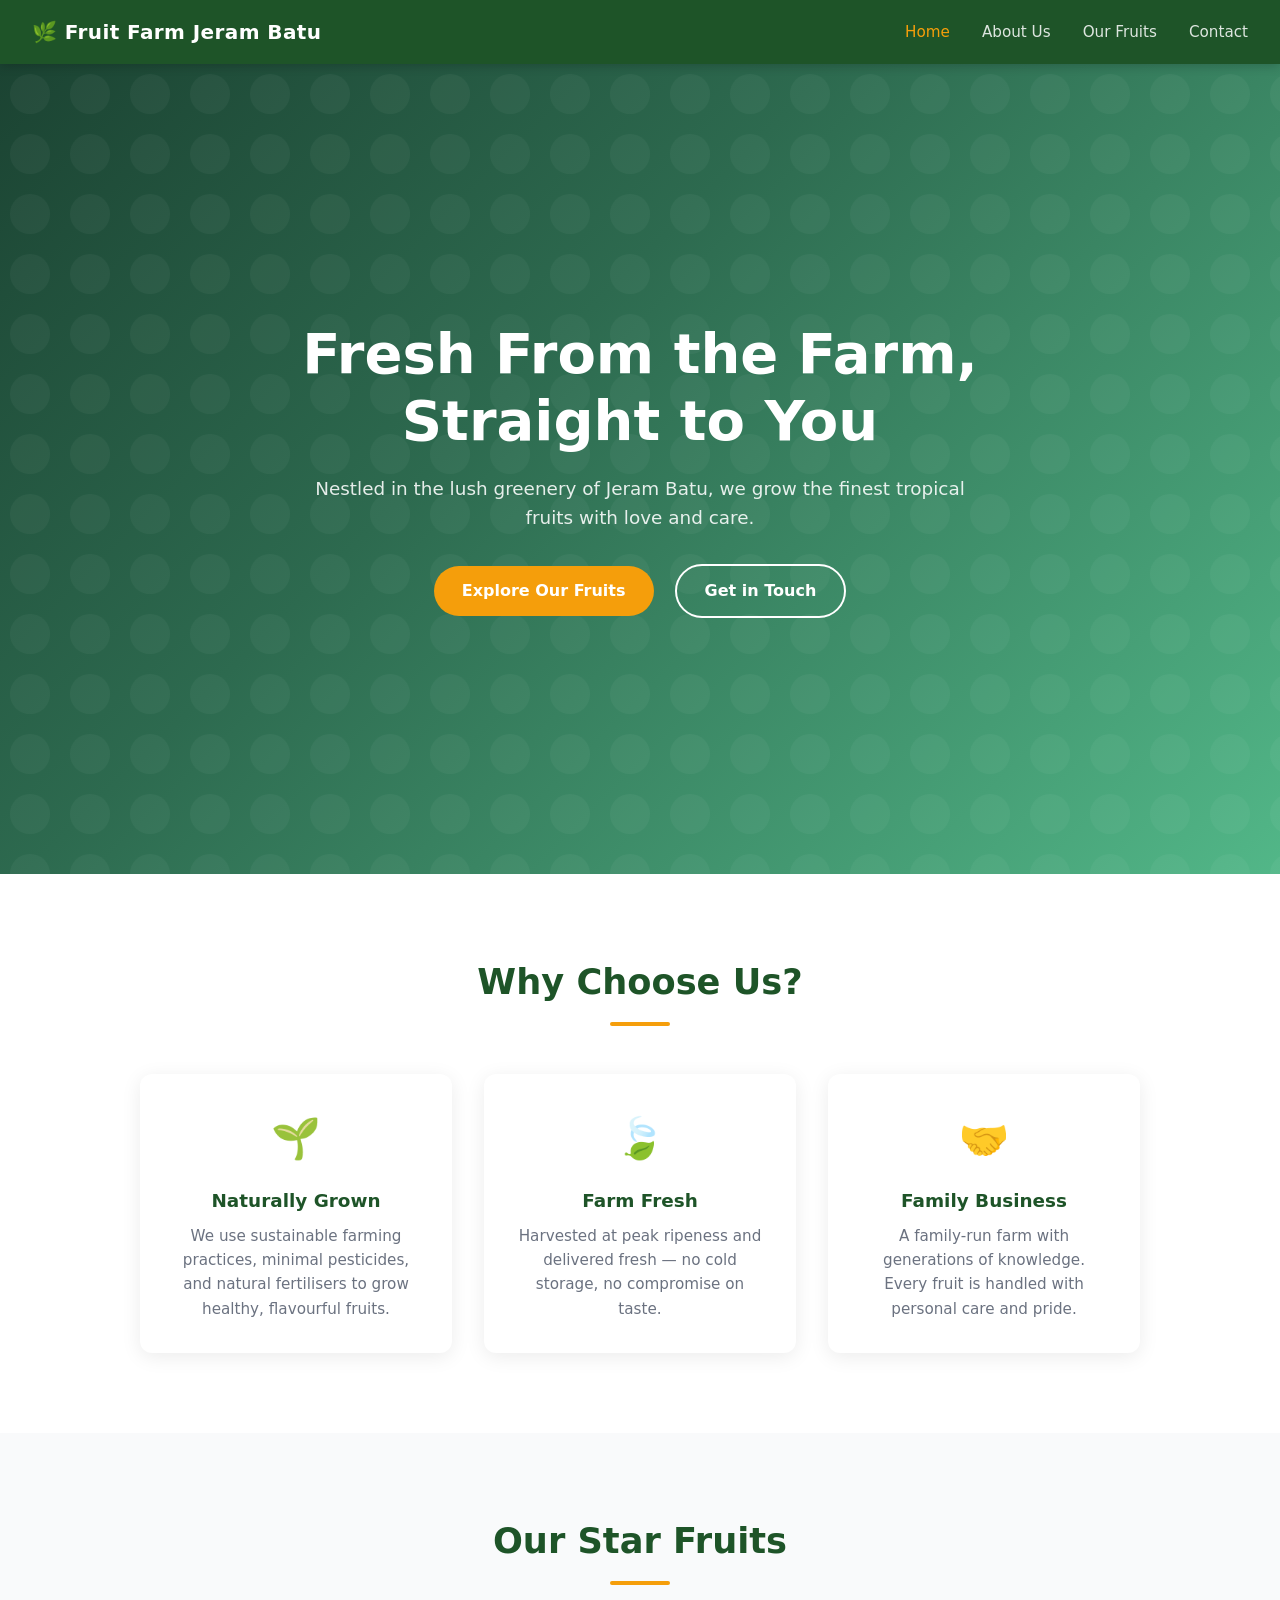
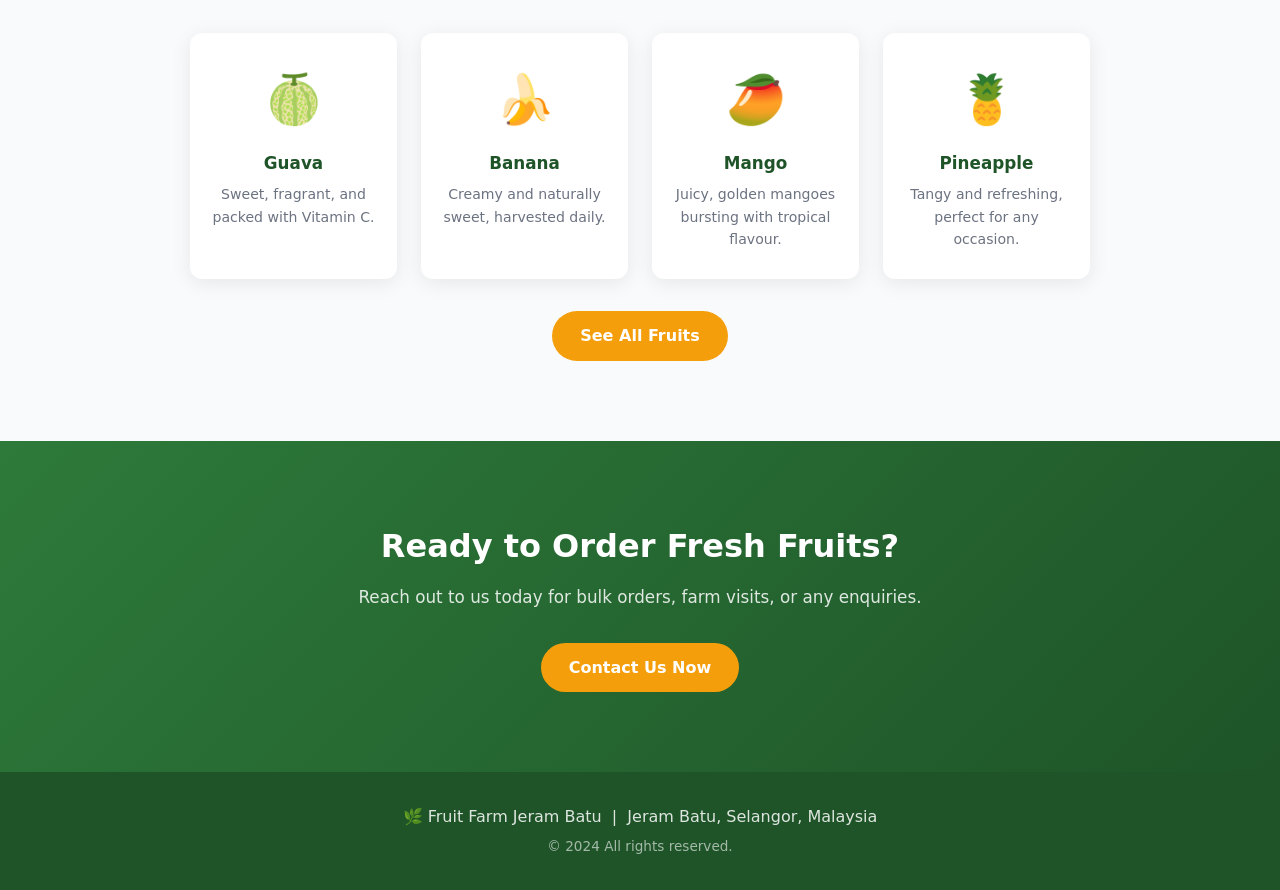
==== index.html @ 0c578419 "feat: add full promotional website for Fruit Farm Jeram Batu Includes homepage, about us, our fruits" ====
<!DOCTYPE html>
<html lang="en">
<head>
  <meta charset="UTF-8" />
  <meta name="viewport" content="width=device-width, initial-scale=1.0" />
  <title>Fruit Farm Jeram Batu</title>
  <link rel="stylesheet" href="style.css" />
</head>
<body>
  <nav class="navbar">
    <div class="nav-brand">🌿 Fruit Farm Jeram Batu</div>
    <ul class="nav-links">
      <li><a href="index.html" class="active">Home</a></li>
      <li><a href="about.html">About Us</a></li>
      <li><a href="fruits.html">Our Fruits</a></li>
      <li><a href="contact.html">Contact</a></li>
    </ul>
    <div class="hamburger" onclick="toggleMenu()">&#9776;</div>
  </nav>

  <!-- Hero -->
  <section class="hero">
    <div class="hero-overlay"></div>
    <div class="hero-content">
      <h1>Fresh From the Farm,<br>Straight to You</h1>
      <p>Nestled in the lush greenery of Jeram Batu, we grow the finest tropical fruits with love and care.</p>
      <a href="fruits.html" class="btn-primary">Explore Our Fruits</a>
      <a href="contact.html" class="btn-secondary">Get in Touch</a>
    </div>
  </section>

  <!-- Why Us -->
  <section class="section why-us">
    <h2 class="section-title">Why Choose Us?</h2>
    <div class="cards">
      <div class="card">
        <div class="card-icon">🌱</div>
        <h3>Naturally Grown</h3>
        <p>We use sustainable farming practices, minimal pesticides, and natural fertilisers to grow healthy, flavourful fruits.</p>
      </div>
      <div class="card">
        <div class="card-icon">🍃</div>
        <h3>Farm Fresh</h3>
        <p>Harvested at peak ripeness and delivered fresh — no cold storage, no compromise on taste.</p>
      </div>
      <div class="card">
        <div class="card-icon">🤝</div>
        <h3>Family Business</h3>
        <p>A family-run farm with generations of knowledge. Every fruit is handled with personal care and pride.</p>
      </div>
    </div>
  </section>

  <!-- Featured Fruits -->
  <section class="section featured bg-light">
    <h2 class="section-title">Our Star Fruits</h2>
    <div class="fruit-grid">
      <div class="fruit-card">
        <div class="fruit-emoji">🍈</div>
        <h3>Guava</h3>
        <p>Sweet, fragrant, and packed with Vitamin C.</p>
      </div>
      <div class="fruit-card">
        <div class="fruit-emoji">🍌</div>
        <h3>Banana</h3>
        <p>Creamy and naturally sweet, harvested daily.</p>
      </div>
      <div class="fruit-card">
        <div class="fruit-emoji">🥭</div>
        <h3>Mango</h3>
        <p>Juicy, golden mangoes bursting with tropical flavour.</p>
      </div>
      <div class="fruit-card">
        <div class="fruit-emoji">🍍</div>
        <h3>Pineapple</h3>
        <p>Tangy and refreshing, perfect for any occasion.</p>
      </div>
    </div>
    <div style="text-align:center;margin-top:2rem;">
      <a href="fruits.html" class="btn-primary">See All Fruits</a>
    </div>
  </section>

  <!-- CTA -->
  <section class="cta">
    <div class="cta-content">
      <h2>Ready to Order Fresh Fruits?</h2>
      <p>Reach out to us today for bulk orders, farm visits, or any enquiries.</p>
      <a href="contact.html" class="btn-primary">Contact Us Now</a>
    </div>
  </section>

  <footer class="footer">
    <p>🌿 Fruit Farm Jeram Batu &nbsp;|&nbsp; Jeram Batu, Selangor, Malaysia</p>
    <p style="margin-top:0.4rem;font-size:0.85rem;opacity:0.7;">© 2024 All rights reserved.</p>
  </footer>

  <script>
    function toggleMenu() {
      document.querySelector('.nav-links').classList.toggle('open');
    }
  </script>
</body>
</html>
---- style.css ----
/* ── Reset & Base ── */
*, *::before, *::after { box-sizing: border-box; margin: 0; padding: 0; }

:root {
  --green:      #2d7a3a;
  --green-dark: #1e5428;
  --green-light:#e8f5e9;
  --orange:     #f59e0b;
  --orange-dark:#d97706;
  --text:       #1f2937;
  --muted:      #6b7280;
  --white:      #ffffff;
  --bg-light:   #f9fafb;
  --radius:     12px;
  --shadow:     0 4px 20px rgba(0,0,0,0.08);
}

body {
  font-family: 'Segoe UI', system-ui, sans-serif;
  color: var(--text);
  line-height: 1.6;
}

a { text-decoration: none; color: inherit; }
img { max-width: 100%; display: block; }

/* ── Navbar ── */
.navbar {
  position: sticky; top: 0; z-index: 100;
  display: flex; align-items: center; justify-content: space-between;
  padding: 1rem 2rem;
  background: var(--green-dark);
  box-shadow: 0 2px 10px rgba(0,0,0,0.2);
}

.nav-brand {
  font-size: 1.25rem; font-weight: 700; color: var(--white);
  letter-spacing: 0.02em;
}

.nav-links {
  display: flex; gap: 2rem; list-style: none;
}

.nav-links a {
  color: rgba(255,255,255,0.85); font-weight: 500; font-size: 0.95rem;
  transition: color 0.2s;
}
.nav-links a:hover, .nav-links a.active { color: var(--orange); }

.hamburger { display: none; font-size: 1.5rem; color: white; cursor: pointer; }

/* ── Buttons ── */
.btn-primary {
  display: inline-block; padding: 0.75rem 1.75rem;
  background: var(--orange); color: var(--white);
  font-weight: 700; border-radius: 50px;
  transition: background 0.2s, transform 0.15s;
}
.btn-primary:hover { background: var(--orange-dark); transform: translateY(-2px); }

.btn-secondary {
  display: inline-block; padding: 0.75rem 1.75rem;
  border: 2px solid white; color: white;
  font-weight: 700; border-radius: 50px; margin-left: 1rem;
  transition: background 0.2s, transform 0.15s;
}
.btn-secondary:hover { background: rgba(255,255,255,0.15); transform: translateY(-2px); }

/* ── Hero ── */
.hero {
  position: relative; min-height: 90vh;
  display: flex; align-items: center; justify-content: center;
  background: linear-gradient(135deg, #1b4332 0%, #2d6a4f 40%, #52b788 100%);
  text-align: center; padding: 2rem;
  overflow: hidden;
}

.hero::before {
  content: '';
  position: absolute; inset: 0;
  background: url("data:image/svg+xml,%3Csvg width='60' height='60' viewBox='0 0 60 60' xmlns='http://www.w3.org/2000/svg'%3E%3Cg fill='none' fill-rule='evenodd'%3E%3Cg fill='%23ffffff' fill-opacity='0.04'%3E%3Ccircle cx='30' cy='30' r='20'/%3E%3C/g%3E%3C/g%3E%3C/svg%3E");
}

.hero-content { position: relative; max-width: 700px; }

.hero-content h1 {
  font-size: clamp(2rem, 5vw, 3.5rem);
  font-weight: 800; color: white; line-height: 1.2; margin-bottom: 1.2rem;
}

.hero-content p {
  font-size: 1.15rem; color: rgba(255,255,255,0.88); margin-bottom: 2rem;
}

/* ── Sections ── */
.section { padding: 5rem 2rem; }
.bg-light { background: var(--bg-light); }

.section-title {
  text-align: center; font-size: clamp(1.6rem, 3vw, 2.2rem);
  font-weight: 800; color: var(--green-dark); margin-bottom: 3rem;
  position: relative;
}
.section-title::after {
  content: ''; display: block; width: 60px; height: 4px;
  background: var(--orange); border-radius: 2px;
  margin: 0.75rem auto 0;
}

/* ── Why Us Cards ── */
.cards {
  display: grid; grid-template-columns: repeat(auto-fit, minmax(240px, 1fr));
  gap: 2rem; max-width: 1000px; margin: 0 auto;
}

.card {
  background: white; border-radius: var(--radius);
  padding: 2rem; text-align: center;
  box-shadow: var(--shadow); transition: transform 0.2s;
}
.card:hover { transform: translateY(-6px); }

.card-icon { font-size: 2.5rem; margin-bottom: 1rem; }
.card h3 { font-size: 1.15rem; color: var(--green-dark); margin-bottom: 0.5rem; }
.card p  { color: var(--muted); font-size: 0.95rem; }

/* ── Fruit Grid ── */
.fruit-grid {
  display: grid; grid-template-columns: repeat(auto-fit, minmax(180px, 1fr));
  gap: 1.5rem; max-width: 900px; margin: 0 auto;
}

.fruit-card {
  background: white; border-radius: var(--radius);
  padding: 1.75rem 1.25rem; text-align: center;
  box-shadow: var(--shadow); transition: transform 0.2s;
}
.fruit-card:hover { transform: translateY(-6px); }

.fruit-emoji { font-size: 3rem; margin-bottom: 0.75rem; }
.fruit-card h3 { color: var(--green-dark); margin-bottom: 0.4rem; font-size: 1.05rem; }
.fruit-card p  { color: var(--muted); font-size: 0.88rem; }

/* ── CTA Banner ── */
.cta {
  background: linear-gradient(135deg, var(--green) 0%, var(--green-dark) 100%);
  padding: 5rem 2rem; text-align: center;
}
.cta h2 { font-size: clamp(1.5rem, 3vw, 2rem); color: white; margin-bottom: 0.75rem; }
.cta p  { color: rgba(255,255,255,0.85); margin-bottom: 2rem; font-size: 1.05rem; }

/* ── About Page ── */
.page-hero {
  background: linear-gradient(135deg, #1b4332, #2d6a4f);
  padding: 5rem 2rem 4rem; text-align: center;
}
.page-hero h1 { font-size: clamp(2rem, 4vw, 3rem); color: white; font-weight: 800; }
.page-hero p  { color: rgba(255,255,255,0.85); margin-top: 0.75rem; font-size: 1.05rem; }

.about-grid {
  display: grid; grid-template-columns: 1fr 1fr;
  gap: 4rem; align-items: center;
  max-width: 1000px; margin: 0 auto;
}
.about-text h2 { font-size: 1.75rem; color: var(--green-dark); margin-bottom: 1rem; }
.about-text p  { color: var(--muted); margin-bottom: 1rem; line-height: 1.8; }

.about-visual {
  background: var(--green-light); border-radius: var(--radius);
  padding: 3rem; text-align: center; font-size: 5rem;
}

.values-grid {
  display: grid; grid-template-columns: repeat(auto-fit, minmax(200px, 1fr));
  gap: 1.5rem; max-width: 1000px; margin: 0 auto;
}
.value-item {
  background: white; border-radius: var(--radius);
  padding: 1.75rem; box-shadow: var(--shadow); text-align: center;
}
.value-item .icon { font-size: 2rem; margin-bottom: 0.75rem; }
.value-item h3 { color: var(--green-dark); margin-bottom: 0.4rem; }
.value-item p  { color: var(--muted); font-size: 0.9rem; }

/* ── Fruits Page ── */
.fruits-section { padding: 5rem 2rem; max-width: 1100px; margin: 0 auto; }

.fruits-full-grid {
  display: grid; grid-template-columns: repeat(auto-fit, minmax(260px, 1fr));
  gap: 2rem;
}

.fruit-full-card {
  background: white; border-radius: var(--radius);
  box-shadow: var(--shadow); overflow: hidden;
  transition: transform 0.2s;
}
.fruit-full-card:hover { transform: translateY(-6px); }

.fruit-full-card .fruit-banner {
  background: var(--green-light);
  padding: 2rem; text-align: center; font-size: 4rem;
}
.fruit-full-card .fruit-info { padding: 1.5rem; }
.fruit-full-card h3 { color: var(--green-dark); font-size: 1.2rem; margin-bottom: 0.4rem; }
.fruit-full-card .season {
  display: inline-block; background: var(--orange);
  color: white; font-size: 0.75rem; font-weight: 700;
  padding: 0.2rem 0.7rem; border-radius: 50px; margin-bottom: 0.75rem;
}
.fruit-full-card p { color: var(--muted); font-size: 0.9rem; line-height: 1.7; }

/* ── Contact Page ── */
.contact-grid {
  display: grid; grid-template-columns: 1fr 1fr;
  gap: 3rem; max-width: 1000px; margin: 0 auto;
}

.contact-info h2 { color: var(--green-dark); font-size: 1.5rem; margin-bottom: 1.5rem; }

.contact-item {
  display: flex; align-items: flex-start; gap: 1rem;
  margin-bottom: 1.5rem;
}
.contact-item .ci-icon {
  font-size: 1.5rem; background: var(--green-light);
  border-radius: 8px; padding: 0.5rem; flex-shrink: 0;
}
.contact-item h4 { color: var(--green-dark); margin-bottom: 0.2rem; }
.contact-item p  { color: var(--muted); font-size: 0.9rem; }

.contact-form {
  background: white; border-radius: var(--radius);
  padding: 2.5rem; box-shadow: var(--shadow);
}
.contact-form h2 { color: var(--green-dark); margin-bottom: 1.5rem; font-size: 1.4rem; }

.form-group { margin-bottom: 1.25rem; }
.form-group label { display: block; font-weight: 600; margin-bottom: 0.4rem; font-size: 0.9rem; color: var(--text); }
.form-group input,
.form-group textarea,
.form-group select {
  width: 100%; padding: 0.75rem 1rem;
  border: 1.5px solid #e5e7eb; border-radius: 8px;
  font-size: 0.95rem; font-family: inherit; color: var(--text);
  transition: border-color 0.2s;
  outline: none;
}
.form-group input:focus,
.form-group textarea:focus,
.form-group select:focus { border-color: var(--green); }
.form-group textarea { resize: vertical; min-height: 120px; }

.form-submit { width: 100%; padding: 0.9rem; font-size: 1rem; cursor: pointer; border: none; }

.success-msg {
  display: none; background: var(--green-light); color: var(--green-dark);
  border: 1.5px solid var(--green); border-radius: 8px;
  padding: 1rem; margin-top: 1rem; text-align: center; font-weight: 600;
}

/* ── Footer ── */
.footer {
  background: var(--green-dark); color: rgba(255,255,255,0.85);
  text-align: center; padding: 2rem;
}

/* ── Responsive ── */
@media (max-width: 768px) {
  .nav-links { display: none; flex-direction: column; gap: 1rem; position: absolute; top: 64px; left: 0; right: 0; background: var(--green-dark); padding: 1.5rem 2rem; }
  .nav-links.open { display: flex; }
  .hamburger { display: block; }
  .btn-secondary { margin-left: 0; margin-top: 0.75rem; }
  .about-grid, .contact-grid { grid-template-columns: 1fr; }
  .about-visual { display: none; }
}
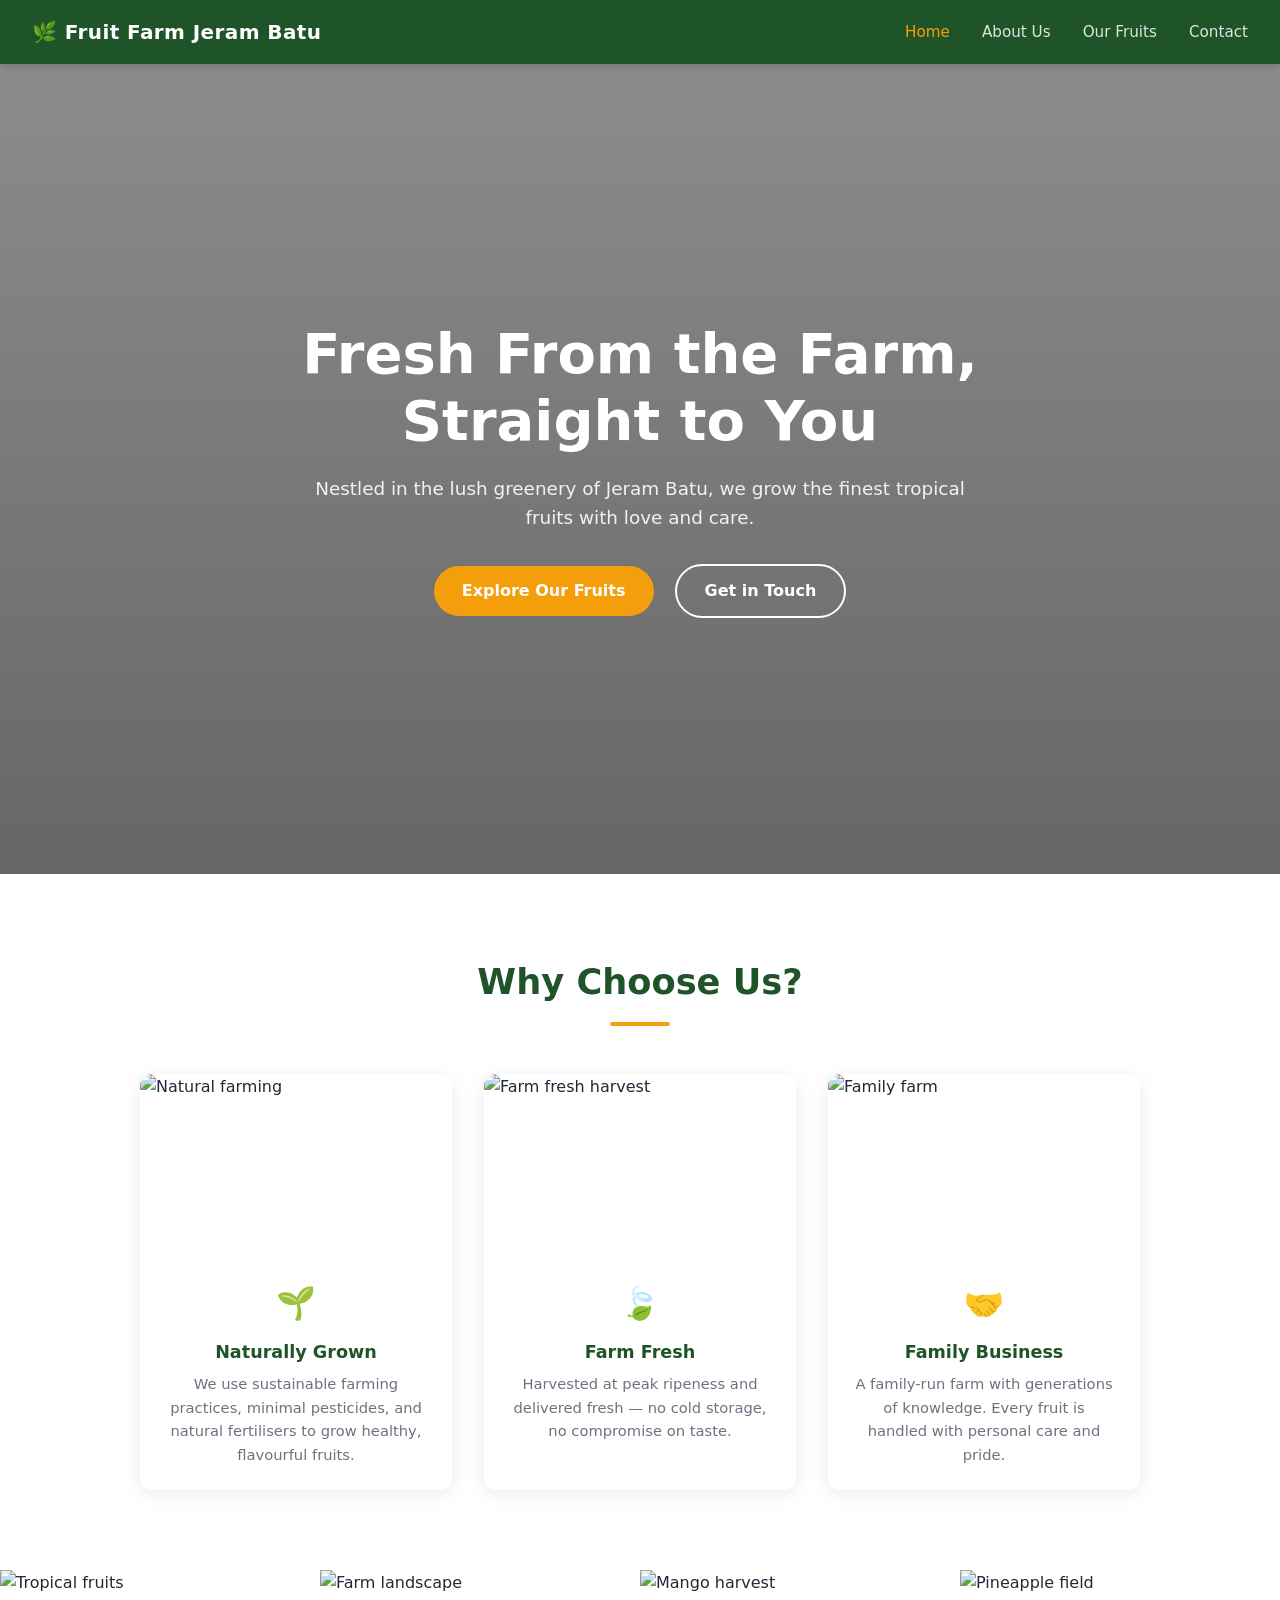
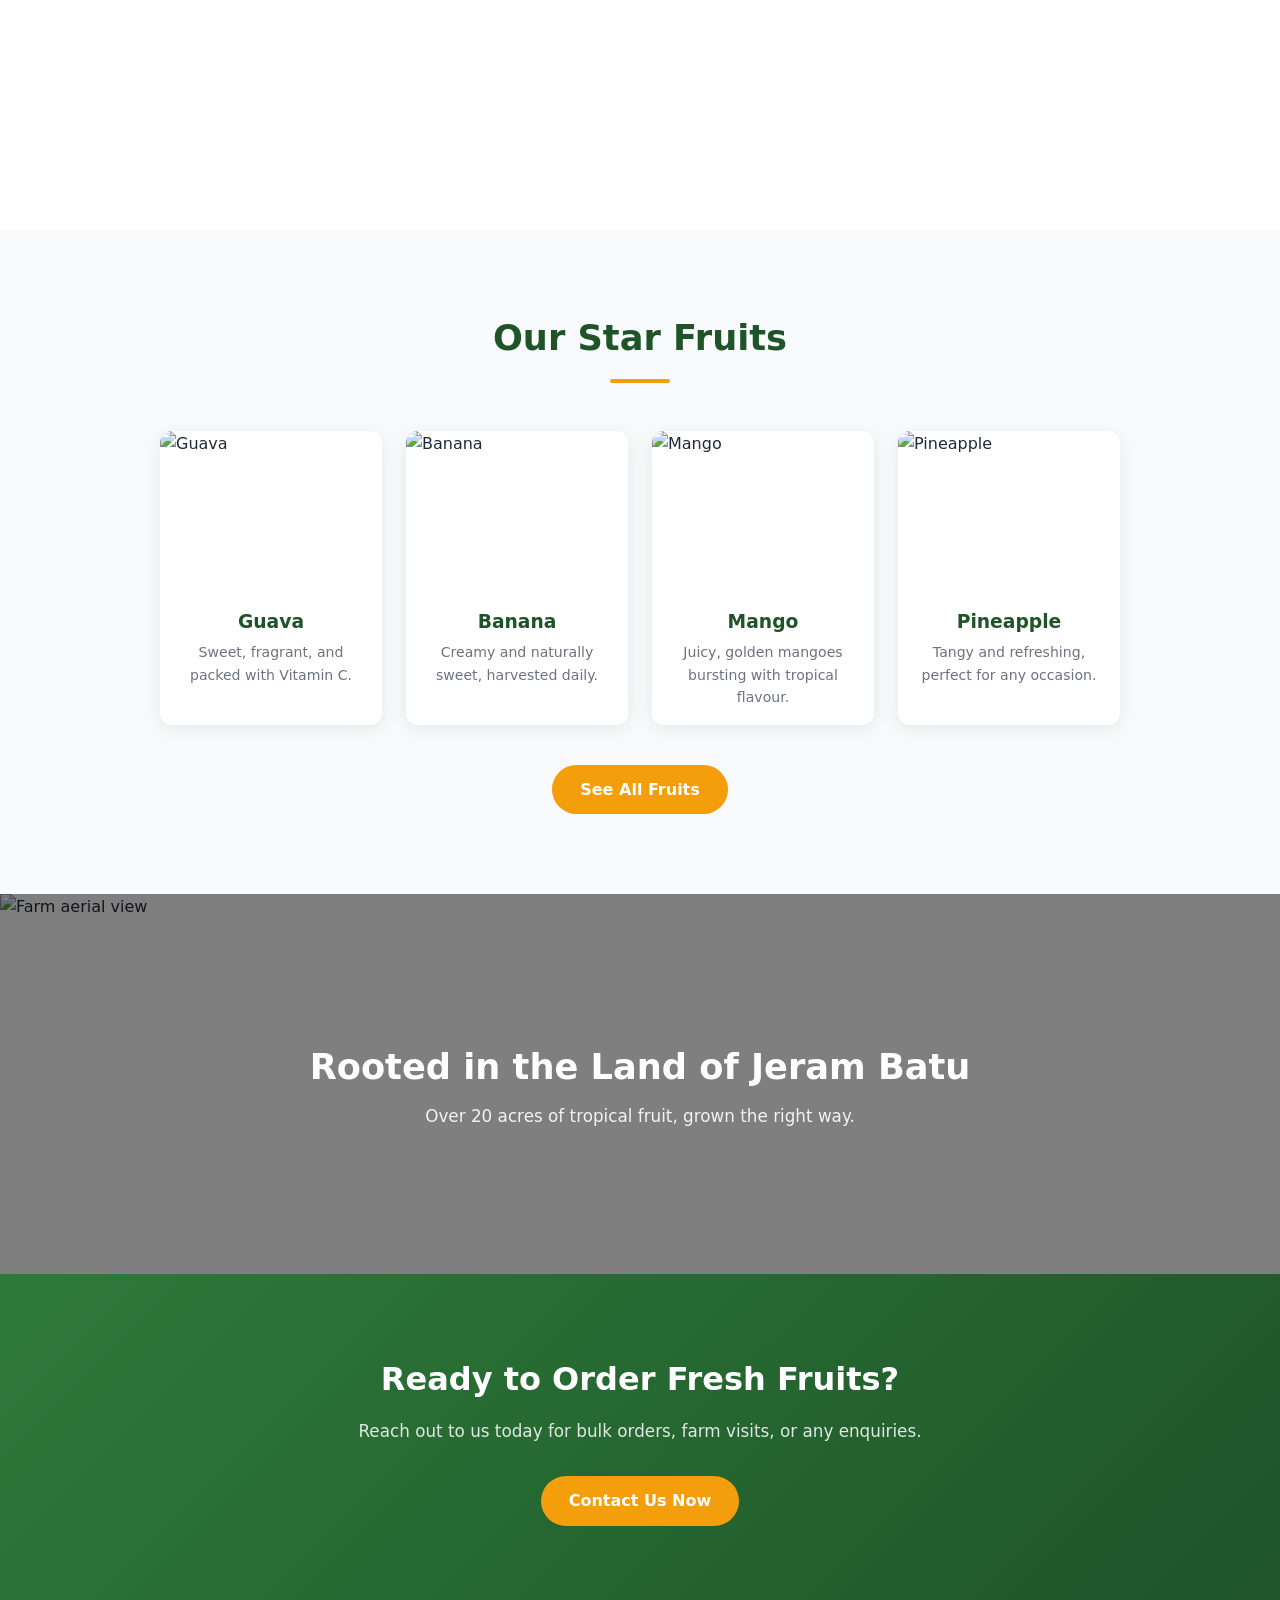
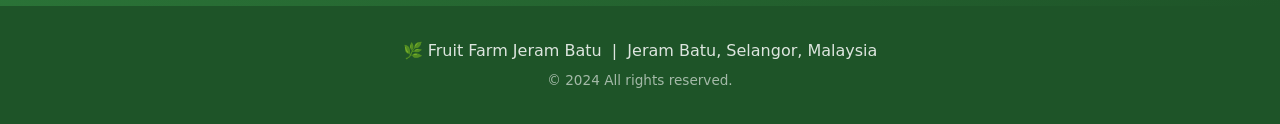
==== commit 4e3c83ca: "feat: add real photos throughout all website pages Adds Unsplash images to hero sections, fruit card" ====
--- a/index.html
+++ b/index.html
@@ -18,8 +18,8 @@
     <div class="hamburger" onclick="toggleMenu()">&#9776;</div>
   </nav>
 
-  <!-- Hero -->
-  <section class="hero">
+  <!-- Hero with real photo background -->
+  <section class="hero" style="background-image:url('https://images.unsplash.com/photo-1542838132-92c53300491e?w=1600&auto=format&fit=crop');">
     <div class="hero-overlay"></div>
     <div class="hero-content">
       <h1>Fresh From the Farm,<br>Straight to You</h1>
@@ -34,21 +34,39 @@
     <h2 class="section-title">Why Choose Us?</h2>
     <div class="cards">
       <div class="card">
-        <div class="card-icon">🌱</div>
-        <h3>Naturally Grown</h3>
-        <p>We use sustainable farming practices, minimal pesticides, and natural fertilisers to grow healthy, flavourful fruits.</p>
+        <img src="https://images.unsplash.com/photo-1500651230702-0e2d8a49d4ad?w=600&auto=format&fit=crop" alt="Natural farming" class="card-img" />
+        <div class="card-body">
+          <div class="card-icon">🌱</div>
+          <h3>Naturally Grown</h3>
+          <p>We use sustainable farming practices, minimal pesticides, and natural fertilisers to grow healthy, flavourful fruits.</p>
+        </div>
       </div>
       <div class="card">
-        <div class="card-icon">🍃</div>
-        <h3>Farm Fresh</h3>
-        <p>Harvested at peak ripeness and delivered fresh — no cold storage, no compromise on taste.</p>
+        <img src="https://images.unsplash.com/photo-1464226184884-fa280b87c399?w=600&auto=format&fit=crop" alt="Farm fresh harvest" class="card-img" />
+        <div class="card-body">
+          <div class="card-icon">🍃</div>
+          <h3>Farm Fresh</h3>
+          <p>Harvested at peak ripeness and delivered fresh — no cold storage, no compromise on taste.</p>
+        </div>
       </div>
       <div class="card">
-        <div class="card-icon">🤝</div>
-        <h3>Family Business</h3>
-        <p>A family-run farm with generations of knowledge. Every fruit is handled with personal care and pride.</p>
+        <img src="https://images.unsplash.com/photo-1586771107445-d3ca888129ff?w=600&auto=format&fit=crop" alt="Family farm" class="card-img" />
+        <div class="card-body">
+          <div class="card-icon">🤝</div>
+          <h3>Family Business</h3>
+          <p>A family-run farm with generations of knowledge. Every fruit is handled with personal care and pride.</p>
+        </div>
       </div>
     </div>
+  </section>
+
+  <!-- Photo Gallery Strip -->
+  <section class="gallery-strip">
+    <img src="https://images.unsplash.com/photo-1550258987-190a2d41a8ba?w=600&auto=format&fit=crop" alt="Tropical fruits" />
+    <img src="https://images.unsplash.com/photo-1506905925346-21bda4d32df4?w=600&auto=format&fit=crop" alt="Farm landscape" />
+    <img src="https://images.unsplash.com/photo-1571771894821-ce9b6c11b08e?w=600&auto=format&fit=crop" alt="Mango harvest" />
+    <img src="https://images.unsplash.com/photo-1587132137056-bfbf0166836e?w=600&auto=format&fit=crop" alt="Pineapple field" />
+    <img src="https://images.unsplash.com/photo-1528825871115-3581a5387919?w=600&auto=format&fit=crop" alt="Bananas" />
   </section>
 
   <!-- Featured Fruits -->
@@ -56,28 +74,45 @@
     <h2 class="section-title">Our Star Fruits</h2>
     <div class="fruit-grid">
       <div class="fruit-card">
-        <div class="fruit-emoji">🍈</div>
-        <h3>Guava</h3>
-        <p>Sweet, fragrant, and packed with Vitamin C.</p>
+        <img src="https://images.unsplash.com/photo-1536511132770-e5058c7e8c46?w=400&auto=format&fit=crop" alt="Guava" class="fruit-card-img" />
+        <div class="fruit-card-body">
+          <h3>Guava</h3>
+          <p>Sweet, fragrant, and packed with Vitamin C.</p>
+        </div>
       </div>
       <div class="fruit-card">
-        <div class="fruit-emoji">🍌</div>
-        <h3>Banana</h3>
-        <p>Creamy and naturally sweet, harvested daily.</p>
+        <img src="https://images.unsplash.com/photo-1528825871115-3581a5387919?w=400&auto=format&fit=crop" alt="Banana" class="fruit-card-img" />
+        <div class="fruit-card-body">
+          <h3>Banana</h3>
+          <p>Creamy and naturally sweet, harvested daily.</p>
+        </div>
       </div>
       <div class="fruit-card">
-        <div class="fruit-emoji">🥭</div>
-        <h3>Mango</h3>
-        <p>Juicy, golden mangoes bursting with tropical flavour.</p>
+        <img src="https://images.unsplash.com/photo-1553279768-865429fa0078?w=400&auto=format&fit=crop" alt="Mango" class="fruit-card-img" />
+        <div class="fruit-card-body">
+          <h3>Mango</h3>
+          <p>Juicy, golden mangoes bursting with tropical flavour.</p>
+        </div>
       </div>
       <div class="fruit-card">
-        <div class="fruit-emoji">🍍</div>
-        <h3>Pineapple</h3>
-        <p>Tangy and refreshing, perfect for any occasion.</p>
+        <img src="https://images.unsplash.com/photo-1587132137056-bfbf0166836e?w=400&auto=format&fit=crop" alt="Pineapple" class="fruit-card-img" />
+        <div class="fruit-card-body">
+          <h3>Pineapple</h3>
+          <p>Tangy and refreshing, perfect for any occasion.</p>
+        </div>
       </div>
     </div>
-    <div style="text-align:center;margin-top:2rem;">
+    <div style="text-align:center;margin-top:2.5rem;">
       <a href="fruits.html" class="btn-primary">See All Fruits</a>
+    </div>
+  </section>
+
+  <!-- Farm photo banner -->
+  <section class="photo-banner">
+    <img src="https://images.unsplash.com/photo-1416879595882-3373a0480b5b?w=1600&auto=format&fit=crop" alt="Farm aerial view" />
+    <div class="photo-banner-text">
+      <h2>Rooted in the Land of Jeram Batu</h2>
+      <p>Over 20 acres of tropical fruit, grown the right way.</p>
     </div>
   </section>
 
--- a/style.css
+++ b/style.css
@@ -15,12 +15,7 @@
   --shadow:     0 4px 20px rgba(0,0,0,0.08);
 }
 
-body {
-  font-family: 'Segoe UI', system-ui, sans-serif;
-  color: var(--text);
-  line-height: 1.6;
-}
-
+body { font-family: 'Segoe UI', system-ui, sans-serif; color: var(--text); line-height: 1.6; }
 a { text-decoration: none; color: inherit; }
 img { max-width: 100%; display: block; }
 
@@ -32,22 +27,10 @@
   background: var(--green-dark);
   box-shadow: 0 2px 10px rgba(0,0,0,0.2);
 }
-
-.nav-brand {
-  font-size: 1.25rem; font-weight: 700; color: var(--white);
-  letter-spacing: 0.02em;
-}
-
-.nav-links {
-  display: flex; gap: 2rem; list-style: none;
-}
-
-.nav-links a {
-  color: rgba(255,255,255,0.85); font-weight: 500; font-size: 0.95rem;
-  transition: color 0.2s;
-}
+.nav-brand { font-size: 1.25rem; font-weight: 700; color: var(--white); letter-spacing: 0.02em; }
+.nav-links { display: flex; gap: 2rem; list-style: none; }
+.nav-links a { color: rgba(255,255,255,0.85); font-weight: 500; font-size: 0.95rem; transition: color 0.2s; }
 .nav-links a:hover, .nav-links a.active { color: var(--orange); }
-
 .hamburger { display: none; font-size: 1.5rem; color: white; cursor: pointer; }
 
 /* ── Buttons ── */
@@ -71,27 +54,28 @@
 .hero {
   position: relative; min-height: 90vh;
   display: flex; align-items: center; justify-content: center;
-  background: linear-gradient(135deg, #1b4332 0%, #2d6a4f 40%, #52b788 100%);
+  background-size: cover; background-position: center;
   text-align: center; padding: 2rem;
-  overflow: hidden;
-}
-
-.hero::before {
-  content: '';
+}
+.hero-overlay {
   position: absolute; inset: 0;
-  background: url("data:image/svg+xml,%3Csvg width='60' height='60' viewBox='0 0 60 60' xmlns='http://www.w3.org/2000/svg'%3E%3Cg fill='none' fill-rule='evenodd'%3E%3Cg fill='%23ffffff' fill-opacity='0.04'%3E%3Ccircle cx='30' cy='30' r='20'/%3E%3C/g%3E%3C/g%3E%3C/svg%3E");
-}
-
+  background: linear-gradient(to bottom, rgba(0,0,0,0.45), rgba(0,0,0,0.6));
+}
 .hero-content { position: relative; max-width: 700px; }
-
 .hero-content h1 {
   font-size: clamp(2rem, 5vw, 3.5rem);
   font-weight: 800; color: white; line-height: 1.2; margin-bottom: 1.2rem;
 }
-
-.hero-content p {
-  font-size: 1.15rem; color: rgba(255,255,255,0.88); margin-bottom: 2rem;
-}
+.hero-content p { font-size: 1.15rem; color: rgba(255,255,255,0.9); margin-bottom: 2rem; }
+
+/* ── Page Hero ── */
+.page-hero {
+  position: relative; padding: 6rem 2rem 5rem;
+  background-size: cover; background-position: center;
+  text-align: center;
+}
+.page-hero h1 { font-size: clamp(2rem, 4vw, 3rem); color: white; font-weight: 800; }
+.page-hero p  { color: rgba(255,255,255,0.88); margin-top: 0.75rem; font-size: 1.05rem; }
 
 /* ── Sections ── */
 .section { padding: 5rem 2rem; }
@@ -100,47 +84,74 @@
 .section-title {
   text-align: center; font-size: clamp(1.6rem, 3vw, 2.2rem);
   font-weight: 800; color: var(--green-dark); margin-bottom: 3rem;
-  position: relative;
 }
 .section-title::after {
   content: ''; display: block; width: 60px; height: 4px;
-  background: var(--orange); border-radius: 2px;
-  margin: 0.75rem auto 0;
+  background: var(--orange); border-radius: 2px; margin: 0.75rem auto 0;
 }
 
 /* ── Why Us Cards ── */
 .cards {
-  display: grid; grid-template-columns: repeat(auto-fit, minmax(240px, 1fr));
+  display: grid; grid-template-columns: repeat(auto-fit, minmax(260px, 1fr));
   gap: 2rem; max-width: 1000px; margin: 0 auto;
 }
-
 .card {
   background: white; border-radius: var(--radius);
-  padding: 2rem; text-align: center;
-  box-shadow: var(--shadow); transition: transform 0.2s;
+  box-shadow: var(--shadow); overflow: hidden;
+  transition: transform 0.2s;
 }
 .card:hover { transform: translateY(-6px); }
-
-.card-icon { font-size: 2.5rem; margin-bottom: 1rem; }
-.card h3 { font-size: 1.15rem; color: var(--green-dark); margin-bottom: 0.5rem; }
-.card p  { color: var(--muted); font-size: 0.95rem; }
-
-/* ── Fruit Grid ── */
+.card-img { width: 100%; height: 180px; object-fit: cover; }
+.card-body { padding: 1.5rem; text-align: center; }
+.card-icon { font-size: 2rem; margin-bottom: 0.5rem; }
+.card h3 { font-size: 1.1rem; color: var(--green-dark); margin-bottom: 0.4rem; }
+.card p  { color: var(--muted); font-size: 0.92rem; }
+
+/* ── Gallery Strip ── */
+.gallery-strip {
+  display: flex; overflow-x: auto; gap: 0;
+  height: 260px; scroll-snap-type: x mandatory;
+}
+.gallery-strip img {
+  flex: 0 0 auto; width: 25%; min-width: 280px;
+  height: 260px; object-fit: cover;
+  scroll-snap-align: start;
+  transition: opacity 0.2s;
+}
+.gallery-strip img:hover { opacity: 0.85; }
+
+/* ── Featured Fruit Grid (homepage) ── */
 .fruit-grid {
-  display: grid; grid-template-columns: repeat(auto-fit, minmax(180px, 1fr));
-  gap: 1.5rem; max-width: 900px; margin: 0 auto;
-}
-
+  display: grid; grid-template-columns: repeat(auto-fit, minmax(200px, 1fr));
+  gap: 1.5rem; max-width: 960px; margin: 0 auto;
+}
 .fruit-card {
   background: white; border-radius: var(--radius);
-  padding: 1.75rem 1.25rem; text-align: center;
-  box-shadow: var(--shadow); transition: transform 0.2s;
+  box-shadow: var(--shadow); overflow: hidden;
+  transition: transform 0.2s;
 }
 .fruit-card:hover { transform: translateY(-6px); }
-
-.fruit-emoji { font-size: 3rem; margin-bottom: 0.75rem; }
-.fruit-card h3 { color: var(--green-dark); margin-bottom: 0.4rem; font-size: 1.05rem; }
-.fruit-card p  { color: var(--muted); font-size: 0.88rem; }
+.fruit-card-img { width: 100%; height: 160px; object-fit: cover; }
+.fruit-card-body { padding: 1rem; text-align: center; }
+.fruit-card-body h3 { color: var(--green-dark); margin-bottom: 0.3rem; }
+.fruit-card-body p  { color: var(--muted); font-size: 0.88rem; }
+
+/* ── Photo Banner ── */
+.photo-banner {
+  position: relative; height: 380px; overflow: hidden;
+}
+.photo-banner img {
+  width: 100%; height: 100%; object-fit: cover;
+}
+.photo-banner-text {
+  position: absolute; inset: 0;
+  background: rgba(0,0,0,0.5);
+  display: flex; flex-direction: column;
+  align-items: center; justify-content: center;
+  text-align: center; padding: 2rem; color: white;
+}
+.photo-banner-text h2 { font-size: clamp(1.5rem, 3vw, 2.2rem); font-weight: 800; margin-bottom: 0.5rem; }
+.photo-banner-text p  { font-size: 1.05rem; opacity: 0.9; }
 
 /* ── CTA Banner ── */
 .cta {
@@ -151,83 +162,92 @@
 .cta p  { color: rgba(255,255,255,0.85); margin-bottom: 2rem; font-size: 1.05rem; }
 
 /* ── About Page ── */
-.page-hero {
-  background: linear-gradient(135deg, #1b4332, #2d6a4f);
-  padding: 5rem 2rem 4rem; text-align: center;
-}
-.page-hero h1 { font-size: clamp(2rem, 4vw, 3rem); color: white; font-weight: 800; }
-.page-hero p  { color: rgba(255,255,255,0.85); margin-top: 0.75rem; font-size: 1.05rem; }
-
 .about-grid {
   display: grid; grid-template-columns: 1fr 1fr;
-  gap: 4rem; align-items: center;
-  max-width: 1000px; margin: 0 auto;
+  gap: 4rem; align-items: center; max-width: 1000px; margin: 0 auto;
 }
 .about-text h2 { font-size: 1.75rem; color: var(--green-dark); margin-bottom: 1rem; }
 .about-text p  { color: var(--muted); margin-bottom: 1rem; line-height: 1.8; }
 
-.about-visual {
-  background: var(--green-light); border-radius: var(--radius);
-  padding: 3rem; text-align: center; font-size: 5rem;
-}
+.farm-photo-grid {
+  display: grid; grid-template-columns: repeat(2, 1fr);
+  gap: 1rem; max-width: 900px; margin: 0 auto; padding: 0 2rem 3rem;
+}
+.farm-photo-grid img { width: 100%; height: 220px; object-fit: cover; border-radius: var(--radius); }
 
 .values-grid {
-  display: grid; grid-template-columns: repeat(auto-fit, minmax(200px, 1fr));
+  display: grid; grid-template-columns: repeat(auto-fit, minmax(210px, 1fr));
   gap: 1.5rem; max-width: 1000px; margin: 0 auto;
 }
 .value-item {
   background: white; border-radius: var(--radius);
-  padding: 1.75rem; box-shadow: var(--shadow); text-align: center;
-}
-.value-item .icon { font-size: 2rem; margin-bottom: 0.75rem; }
+  box-shadow: var(--shadow); overflow: hidden; text-align: center;
+}
+.value-img { width: 100%; height: 140px; object-fit: cover; }
+.value-item .icon { font-size: 1.8rem; margin: 1rem 0 0.5rem; }
 .value-item h3 { color: var(--green-dark); margin-bottom: 0.4rem; }
-.value-item p  { color: var(--muted); font-size: 0.9rem; }
+.value-item p  { color: var(--muted); font-size: 0.88rem; padding: 0 1rem 1.25rem; }
+
+.team-grid {
+  display: grid; grid-template-columns: repeat(auto-fit, minmax(280px, 1fr));
+  gap: 2rem; max-width: 800px; margin: 0 auto;
+}
+.team-card {
+  background: white; border-radius: var(--radius);
+  box-shadow: var(--shadow); overflow: hidden; text-align: center;
+  transition: transform 0.2s;
+}
+.team-card:hover { transform: translateY(-6px); }
+.team-photo { width: 100%; height: 260px; object-fit: cover; object-position: top; }
+.team-info { padding: 1.5rem; }
+.team-info h3 { color: var(--green-dark); font-size: 1.15rem; margin-bottom: 0.3rem; }
+.team-role { display: inline-block; color: var(--orange); font-weight: 600; font-size: 0.9rem; margin-bottom: 0.75rem; }
+.team-info p { color: var(--muted); font-size: 0.9rem; }
 
 /* ── Fruits Page ── */
 .fruits-section { padding: 5rem 2rem; max-width: 1100px; margin: 0 auto; }
-
 .fruits-full-grid {
   display: grid; grid-template-columns: repeat(auto-fit, minmax(260px, 1fr));
   gap: 2rem;
 }
-
 .fruit-full-card {
   background: white; border-radius: var(--radius);
-  box-shadow: var(--shadow); overflow: hidden;
-  transition: transform 0.2s;
+  box-shadow: var(--shadow); overflow: hidden; transition: transform 0.2s;
 }
 .fruit-full-card:hover { transform: translateY(-6px); }
-
-.fruit-full-card .fruit-banner {
-  background: var(--green-light);
-  padding: 2rem; text-align: center; font-size: 4rem;
-}
-.fruit-full-card .fruit-info { padding: 1.5rem; }
-.fruit-full-card h3 { color: var(--green-dark); font-size: 1.2rem; margin-bottom: 0.4rem; }
-.fruit-full-card .season {
+.fruit-photo { width: 100%; height: 200px; object-fit: cover; }
+.fruit-info { padding: 1.25rem 1.5rem 1.5rem; }
+.fruit-info h3 { color: var(--green-dark); font-size: 1.1rem; margin-bottom: 0.4rem; }
+.season {
   display: inline-block; background: var(--orange);
   color: white; font-size: 0.75rem; font-weight: 700;
   padding: 0.2rem 0.7rem; border-radius: 50px; margin-bottom: 0.75rem;
 }
-.fruit-full-card p { color: var(--muted); font-size: 0.9rem; line-height: 1.7; }
+.fruit-info p { color: var(--muted); font-size: 0.9rem; line-height: 1.7; }
 
 /* ── Contact Page ── */
 .contact-grid {
   display: grid; grid-template-columns: 1fr 1fr;
   gap: 3rem; max-width: 1000px; margin: 0 auto;
 }
-
 .contact-info h2 { color: var(--green-dark); font-size: 1.5rem; margin-bottom: 1.5rem; }
 
+.contact-person-card {
+  display: flex; align-items: center; gap: 1rem;
+  background: var(--green-light); border-radius: var(--radius);
+  padding: 1rem; margin-bottom: 1.5rem;
+}
+.contact-person-photo { width: 72px; height: 72px; border-radius: 50%; object-fit: cover; object-position: top; flex-shrink: 0; }
+.contact-person-card h3 { color: var(--green-dark); margin-bottom: 0.15rem; }
+
 .contact-item {
-  display: flex; align-items: flex-start; gap: 1rem;
-  margin-bottom: 1.5rem;
+  display: flex; align-items: flex-start; gap: 1rem; margin-bottom: 1.25rem;
 }
 .contact-item .ci-icon {
-  font-size: 1.5rem; background: var(--green-light);
+  font-size: 1.4rem; background: var(--green-light);
   border-radius: 8px; padding: 0.5rem; flex-shrink: 0;
 }
-.contact-item h4 { color: var(--green-dark); margin-bottom: 0.2rem; }
+.contact-item h4 { color: var(--green-dark); margin-bottom: 0.15rem; }
 .contact-item p  { color: var(--muted); font-size: 0.9rem; }
 
 .contact-form {
@@ -235,25 +255,21 @@
   padding: 2.5rem; box-shadow: var(--shadow);
 }
 .contact-form h2 { color: var(--green-dark); margin-bottom: 1.5rem; font-size: 1.4rem; }
-
 .form-group { margin-bottom: 1.25rem; }
-.form-group label { display: block; font-weight: 600; margin-bottom: 0.4rem; font-size: 0.9rem; color: var(--text); }
+.form-group label { display: block; font-weight: 600; margin-bottom: 0.4rem; font-size: 0.9rem; }
 .form-group input,
 .form-group textarea,
 .form-group select {
   width: 100%; padding: 0.75rem 1rem;
   border: 1.5px solid #e5e7eb; border-radius: 8px;
   font-size: 0.95rem; font-family: inherit; color: var(--text);
-  transition: border-color 0.2s;
-  outline: none;
+  transition: border-color 0.2s; outline: none;
 }
 .form-group input:focus,
 .form-group textarea:focus,
 .form-group select:focus { border-color: var(--green); }
 .form-group textarea { resize: vertical; min-height: 120px; }
-
 .form-submit { width: 100%; padding: 0.9rem; font-size: 1rem; cursor: pointer; border: none; }
-
 .success-msg {
   display: none; background: var(--green-light); color: var(--green-dark);
   border: 1.5px solid var(--green); border-radius: 8px;
@@ -268,10 +284,16 @@
 
 /* ── Responsive ── */
 @media (max-width: 768px) {
-  .nav-links { display: none; flex-direction: column; gap: 1rem; position: absolute; top: 64px; left: 0; right: 0; background: var(--green-dark); padding: 1.5rem 2rem; }
+  .nav-links {
+    display: none; flex-direction: column; gap: 1rem;
+    position: absolute; top: 64px; left: 0; right: 0;
+    background: var(--green-dark); padding: 1.5rem 2rem;
+  }
   .nav-links.open { display: flex; }
   .hamburger { display: block; }
   .btn-secondary { margin-left: 0; margin-top: 0.75rem; }
   .about-grid, .contact-grid { grid-template-columns: 1fr; }
-  .about-visual { display: none; }
-}
+  .farm-photo-grid { grid-template-columns: 1fr; }
+  .gallery-strip img { width: 80%; }
+  .photo-banner { height: 260px; }
+}
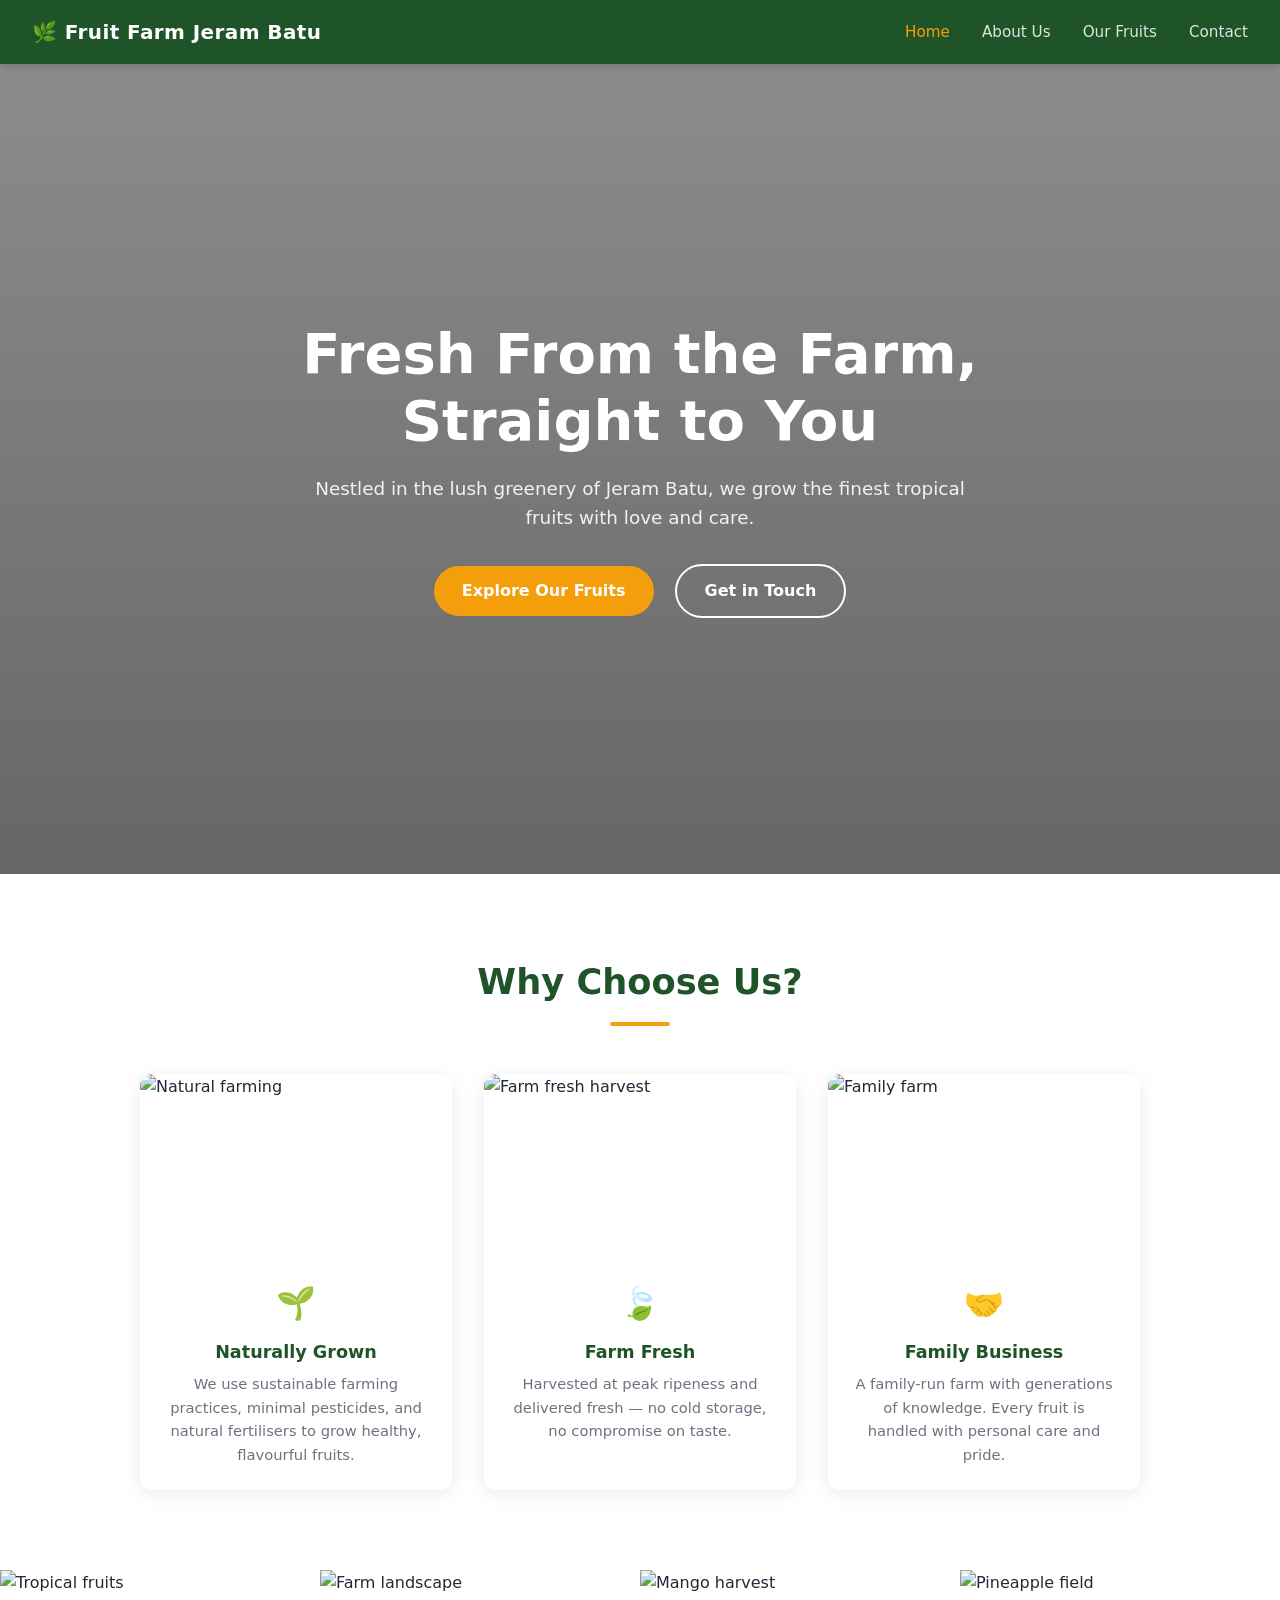
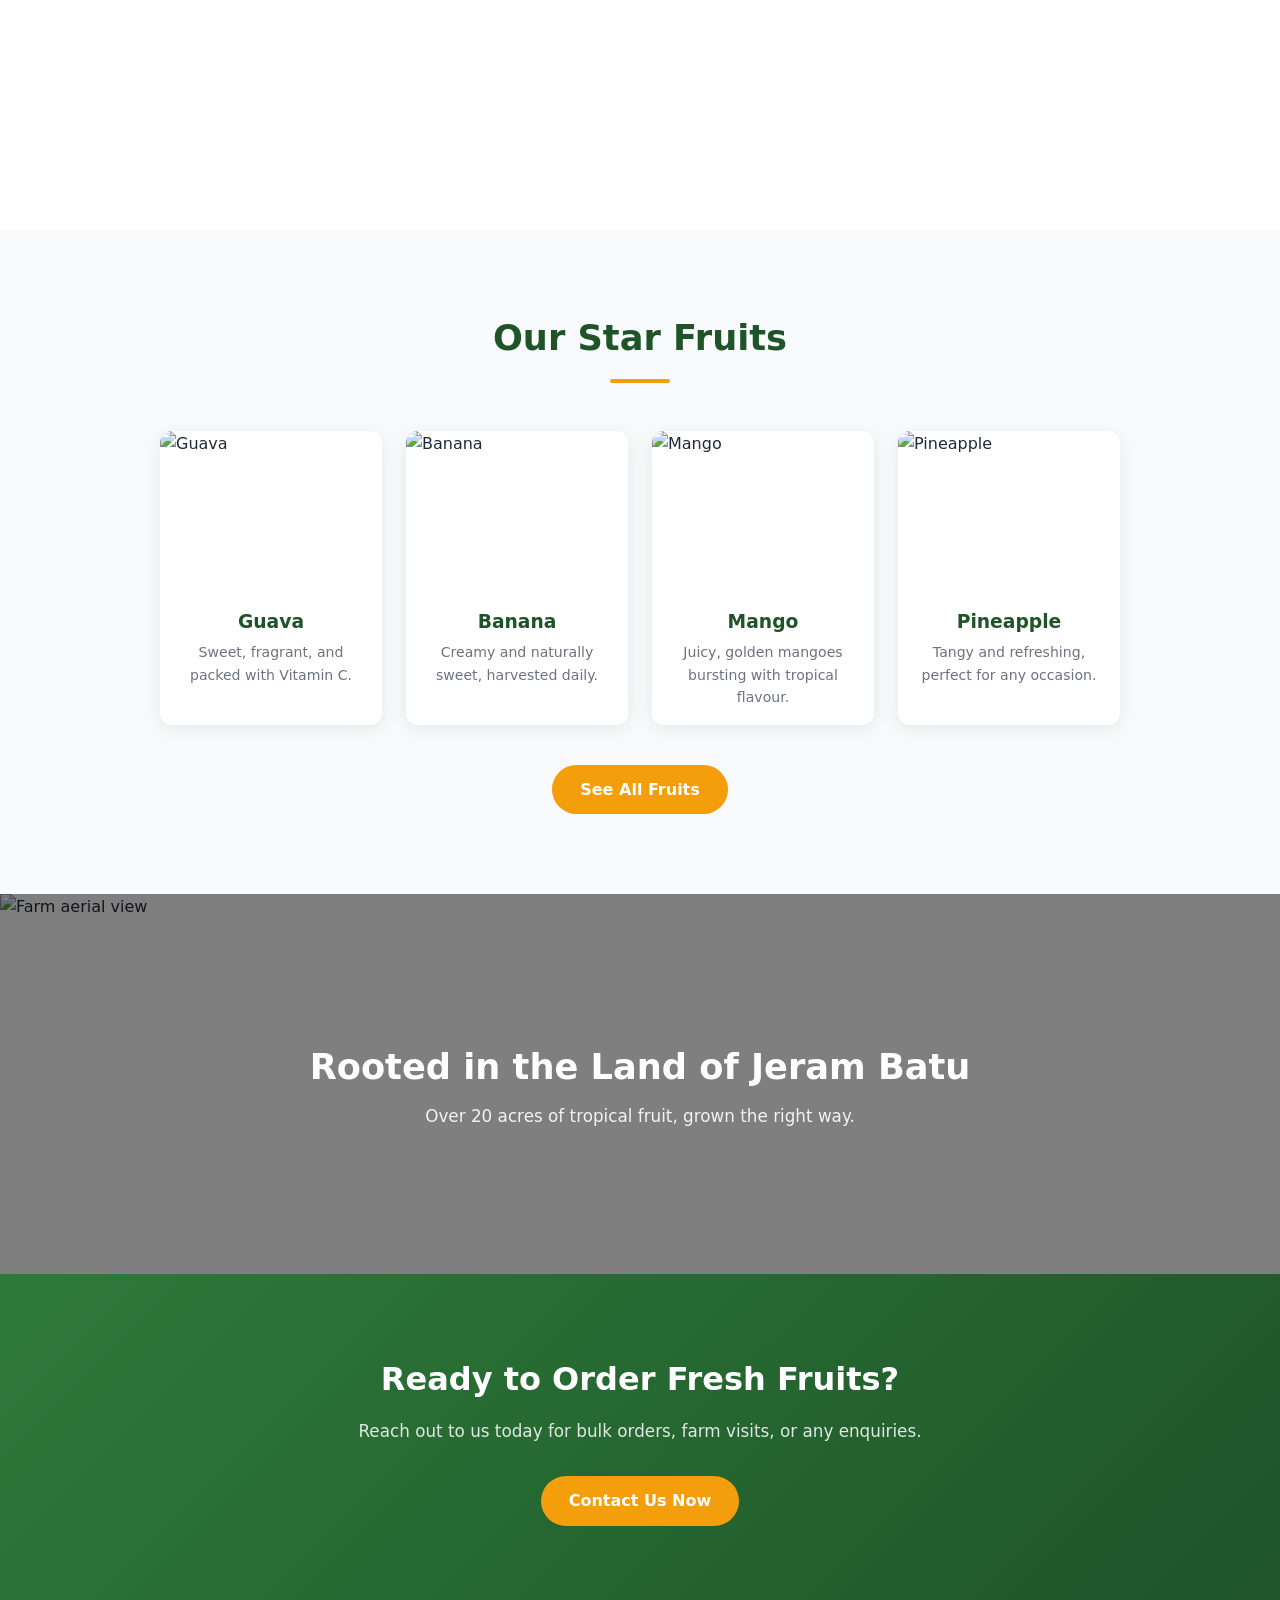
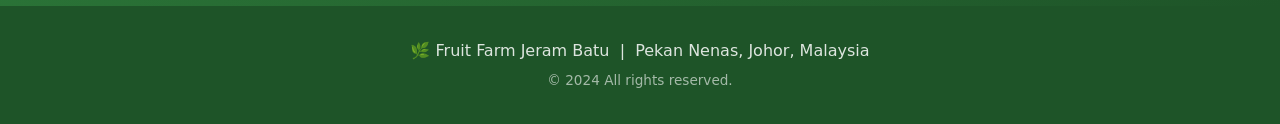
==== commit c27b28f9: "fix: update farm address, location and contact person details - Address updated to Lot 5173 TL JJB 6" ====
--- a/index.html
+++ b/index.html
@@ -126,7 +126,7 @@
   </section>
 
   <footer class="footer">
-    <p>🌿 Fruit Farm Jeram Batu &nbsp;|&nbsp; Jeram Batu, Selangor, Malaysia</p>
+    <p>🌿 Fruit Farm Jeram Batu &nbsp;|&nbsp; Pekan Nenas, Johor, Malaysia</p>
     <p style="margin-top:0.4rem;font-size:0.85rem;opacity:0.7;">© 2024 All rights reserved.</p>
   </footer>
 
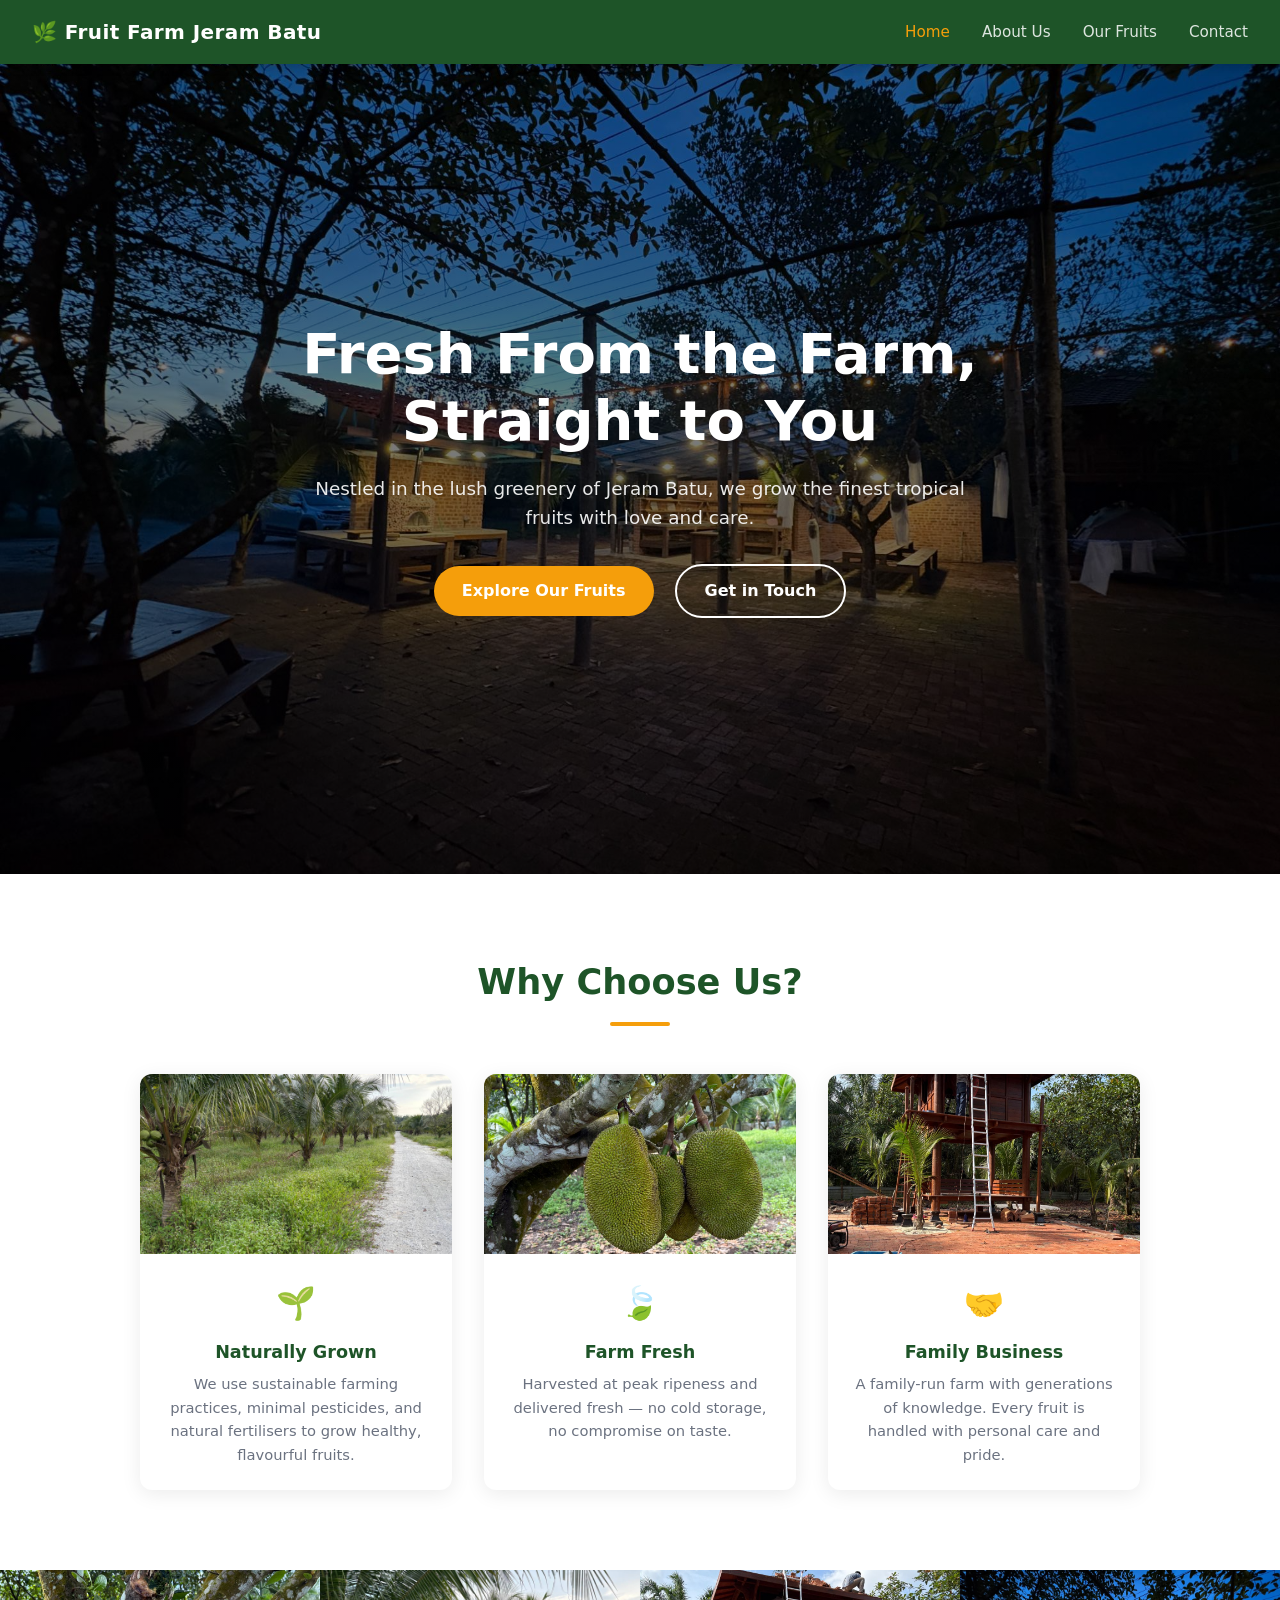
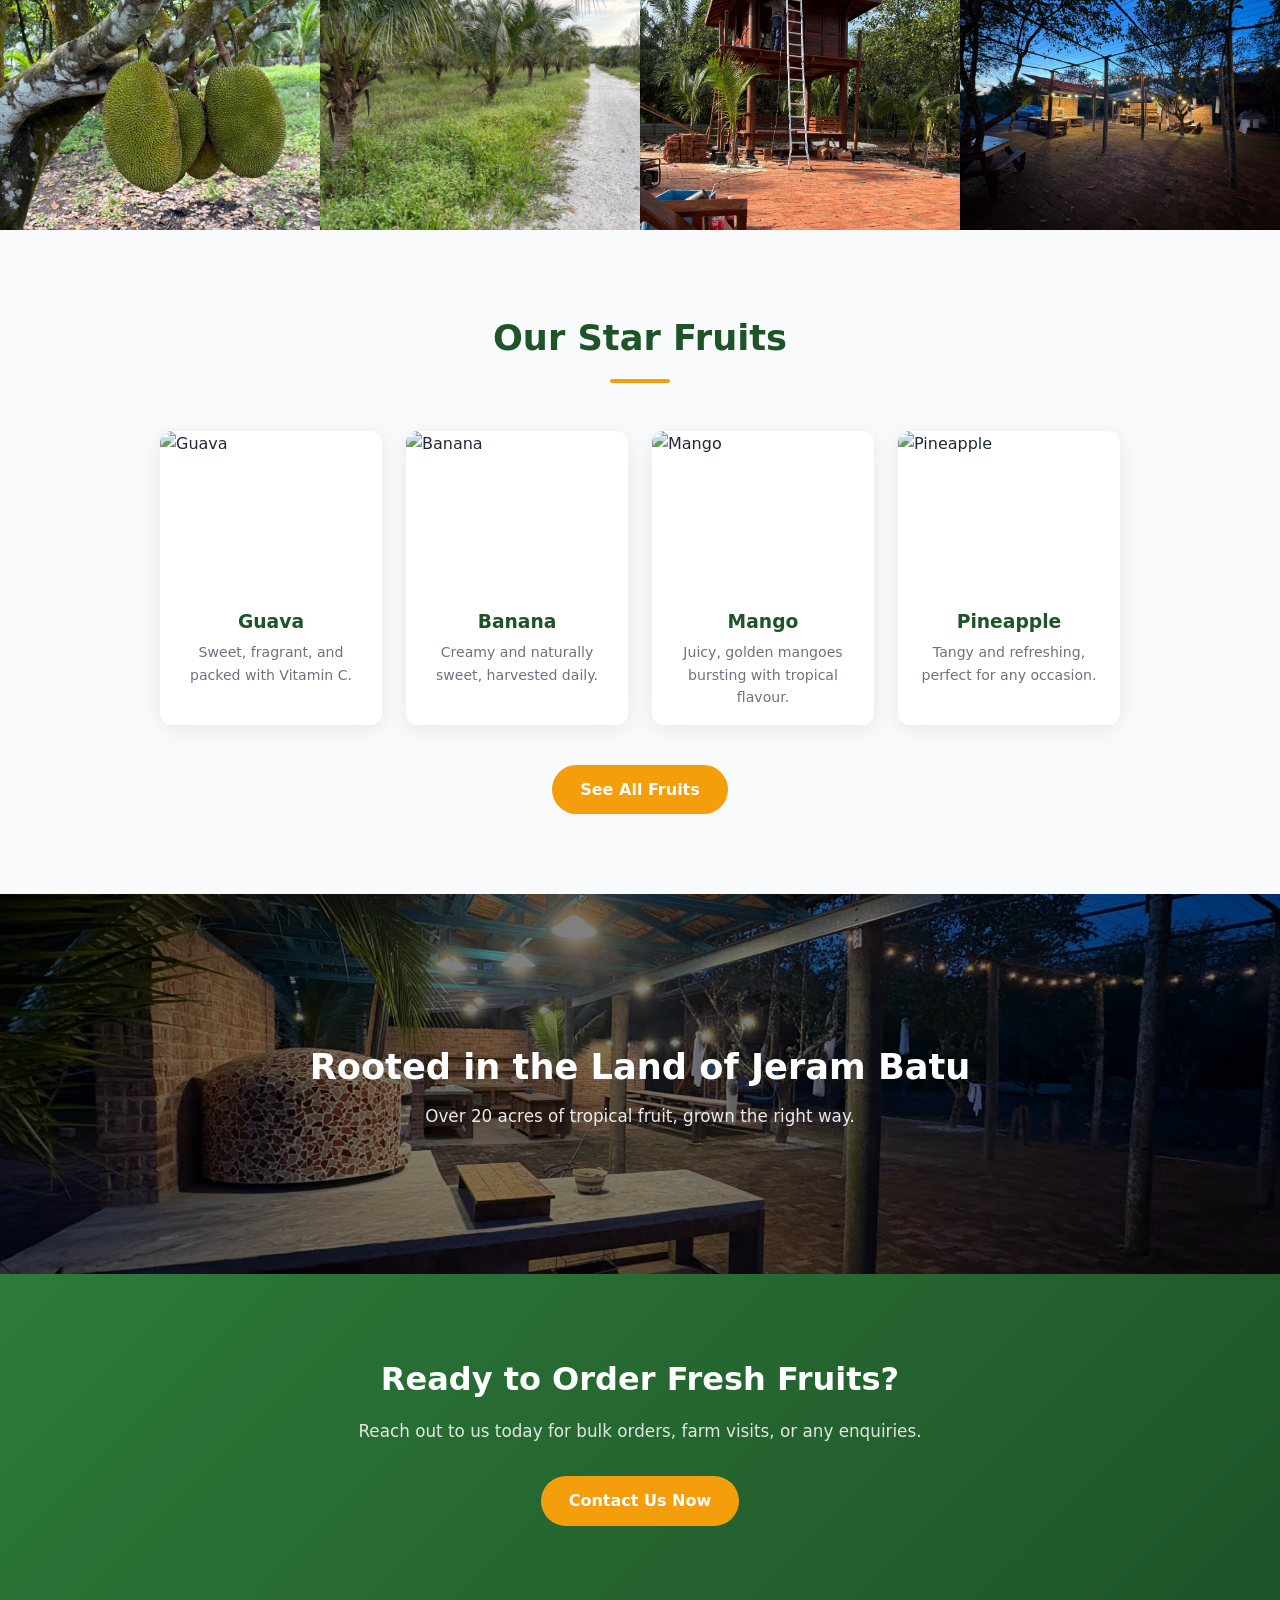
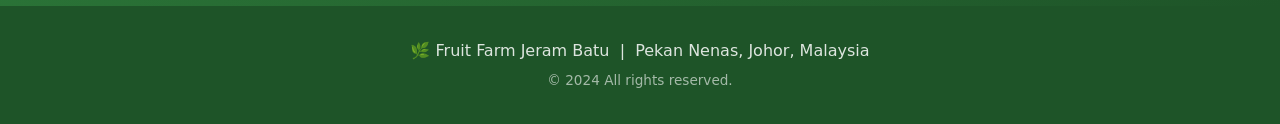
==== commit da9a8cf4: "feat: replace stock photos with real farm photos throughout website - All page heroes now use real f" ====
--- a/index.html
+++ b/index.html
@@ -19,7 +19,7 @@
   </nav>
 
   <!-- Hero with real photo background -->
-  <section class="hero" style="background-image:url('https://images.unsplash.com/photo-1542838132-92c53300491e?w=1600&auto=format&fit=crop');">
+  <section class="hero" style="background-image:url('photo-farm-night.jpg');">
     <div class="hero-overlay"></div>
     <div class="hero-content">
       <h1>Fresh From the Farm,<br>Straight to You</h1>
@@ -34,7 +34,7 @@
     <h2 class="section-title">Why Choose Us?</h2>
     <div class="cards">
       <div class="card">
-        <img src="https://images.unsplash.com/photo-1500651230702-0e2d8a49d4ad?w=600&auto=format&fit=crop" alt="Natural farming" class="card-img" />
+        <img src="photo-coconut-road.jpg" alt="Natural farming" class="card-img" />
         <div class="card-body">
           <div class="card-icon">🌱</div>
           <h3>Naturally Grown</h3>
@@ -42,7 +42,7 @@
         </div>
       </div>
       <div class="card">
-        <img src="https://images.unsplash.com/photo-1464226184884-fa280b87c399?w=600&auto=format&fit=crop" alt="Farm fresh harvest" class="card-img" />
+        <img src="photo-jackfruit.jpg" alt="Farm fresh harvest" class="card-img" />
         <div class="card-body">
           <div class="card-icon">🍃</div>
           <h3>Farm Fresh</h3>
@@ -50,7 +50,7 @@
         </div>
       </div>
       <div class="card">
-        <img src="https://images.unsplash.com/photo-1586771107445-d3ca888129ff?w=600&auto=format&fit=crop" alt="Family farm" class="card-img" />
+        <img src="photo-hut.jpg" alt="Family farm" class="card-img" />
         <div class="card-body">
           <div class="card-icon">🤝</div>
           <h3>Family Business</h3>
@@ -62,11 +62,11 @@
 
   <!-- Photo Gallery Strip -->
   <section class="gallery-strip">
-    <img src="https://images.unsplash.com/photo-1550258987-190a2d41a8ba?w=600&auto=format&fit=crop" alt="Tropical fruits" />
-    <img src="https://images.unsplash.com/photo-1506905925346-21bda4d32df4?w=600&auto=format&fit=crop" alt="Farm landscape" />
-    <img src="https://images.unsplash.com/photo-1571771894821-ce9b6c11b08e?w=600&auto=format&fit=crop" alt="Mango harvest" />
-    <img src="https://images.unsplash.com/photo-1587132137056-bfbf0166836e?w=600&auto=format&fit=crop" alt="Pineapple field" />
-    <img src="https://images.unsplash.com/photo-1528825871115-3581a5387919?w=600&auto=format&fit=crop" alt="Bananas" />
+    <img src="photo-jackfruit.jpg" alt="Jackfruit on the tree" />
+    <img src="photo-coconut-road.jpg" alt="Coconut grove farm road" />
+    <img src="photo-hut.jpg" alt="Farm wooden hut" />
+    <img src="photo-farm-night.jpg" alt="Farm at dusk" />
+    <img src="photo-farm-oven.jpg" alt="Farm outdoor kitchen" />
   </section>
 
   <!-- Featured Fruits -->
@@ -109,7 +109,7 @@
 
   <!-- Farm photo banner -->
   <section class="photo-banner">
-    <img src="https://images.unsplash.com/photo-1416879595882-3373a0480b5b?w=1600&auto=format&fit=crop" alt="Farm aerial view" />
+    <img src="photo-farm-oven.jpg" alt="Farm outdoor area" />
     <div class="photo-banner-text">
       <h2>Rooted in the Land of Jeram Batu</h2>
       <p>Over 20 acres of tropical fruit, grown the right way.</p>
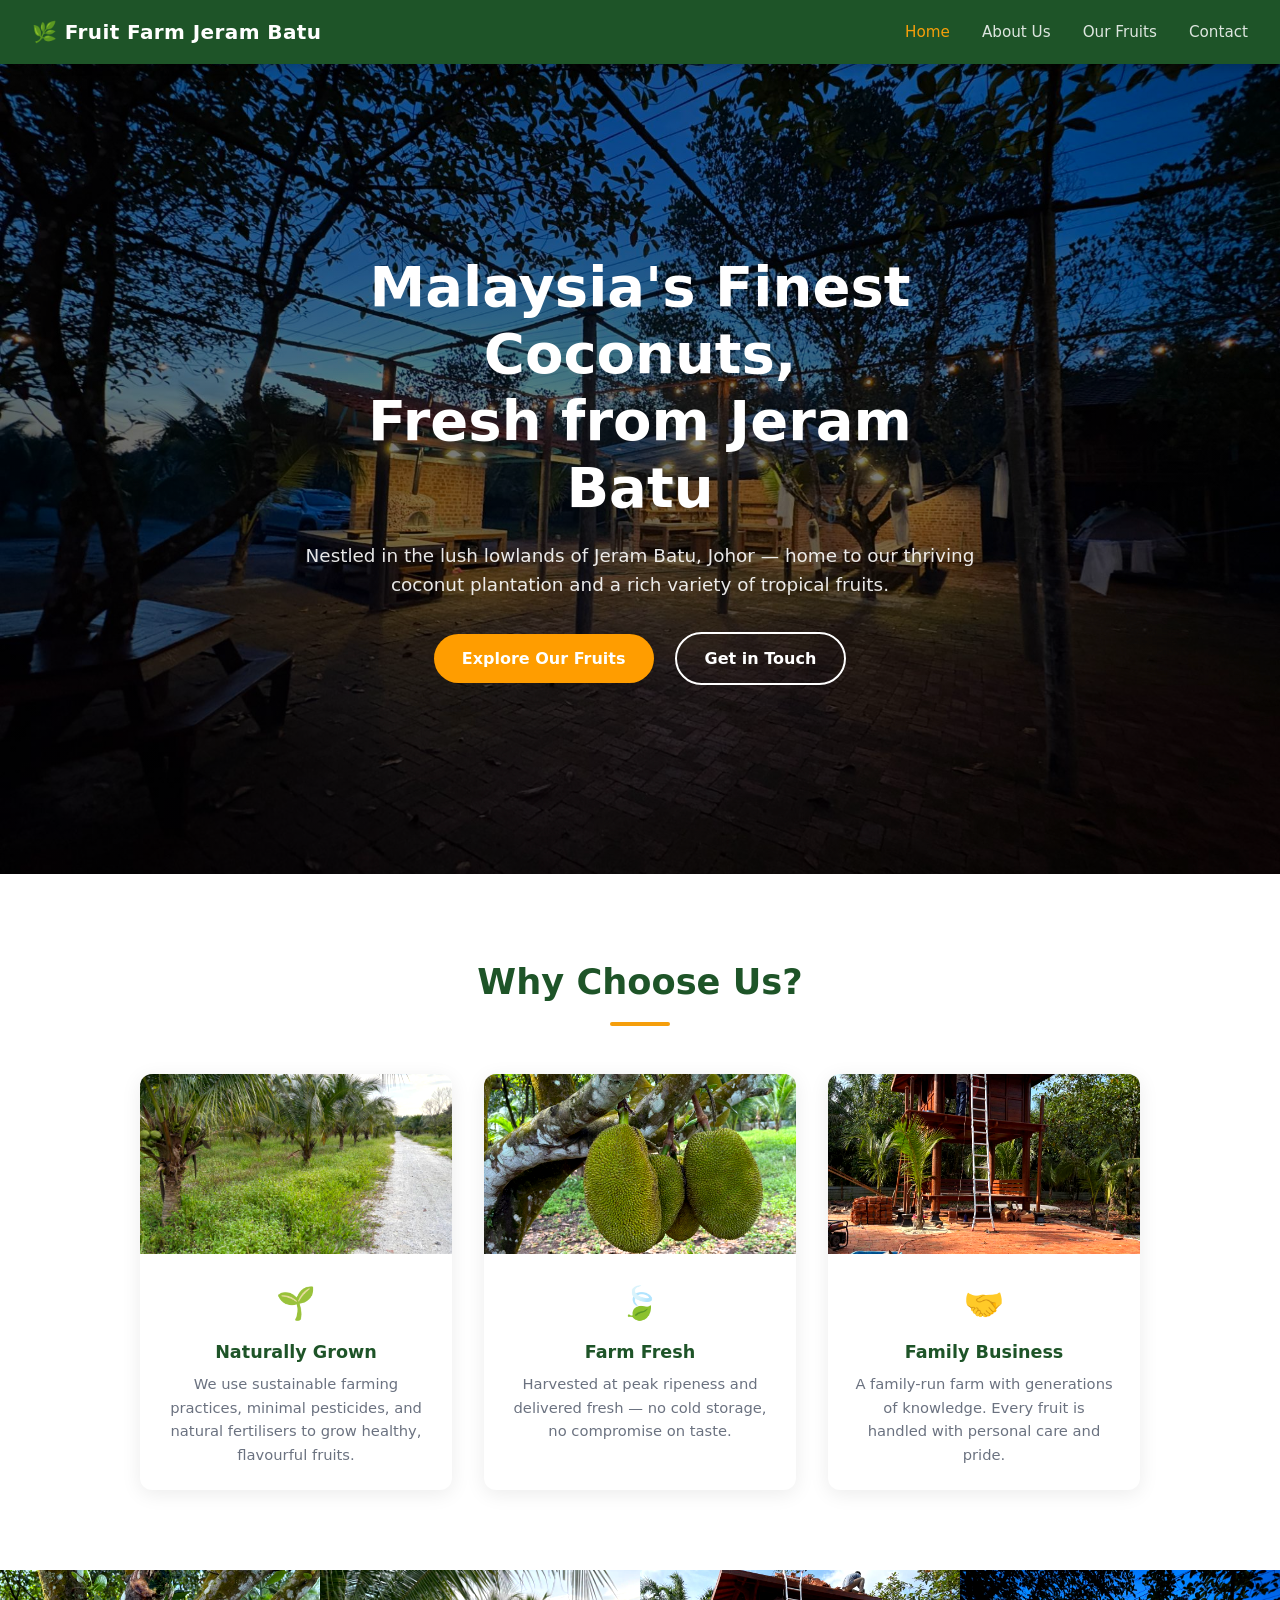
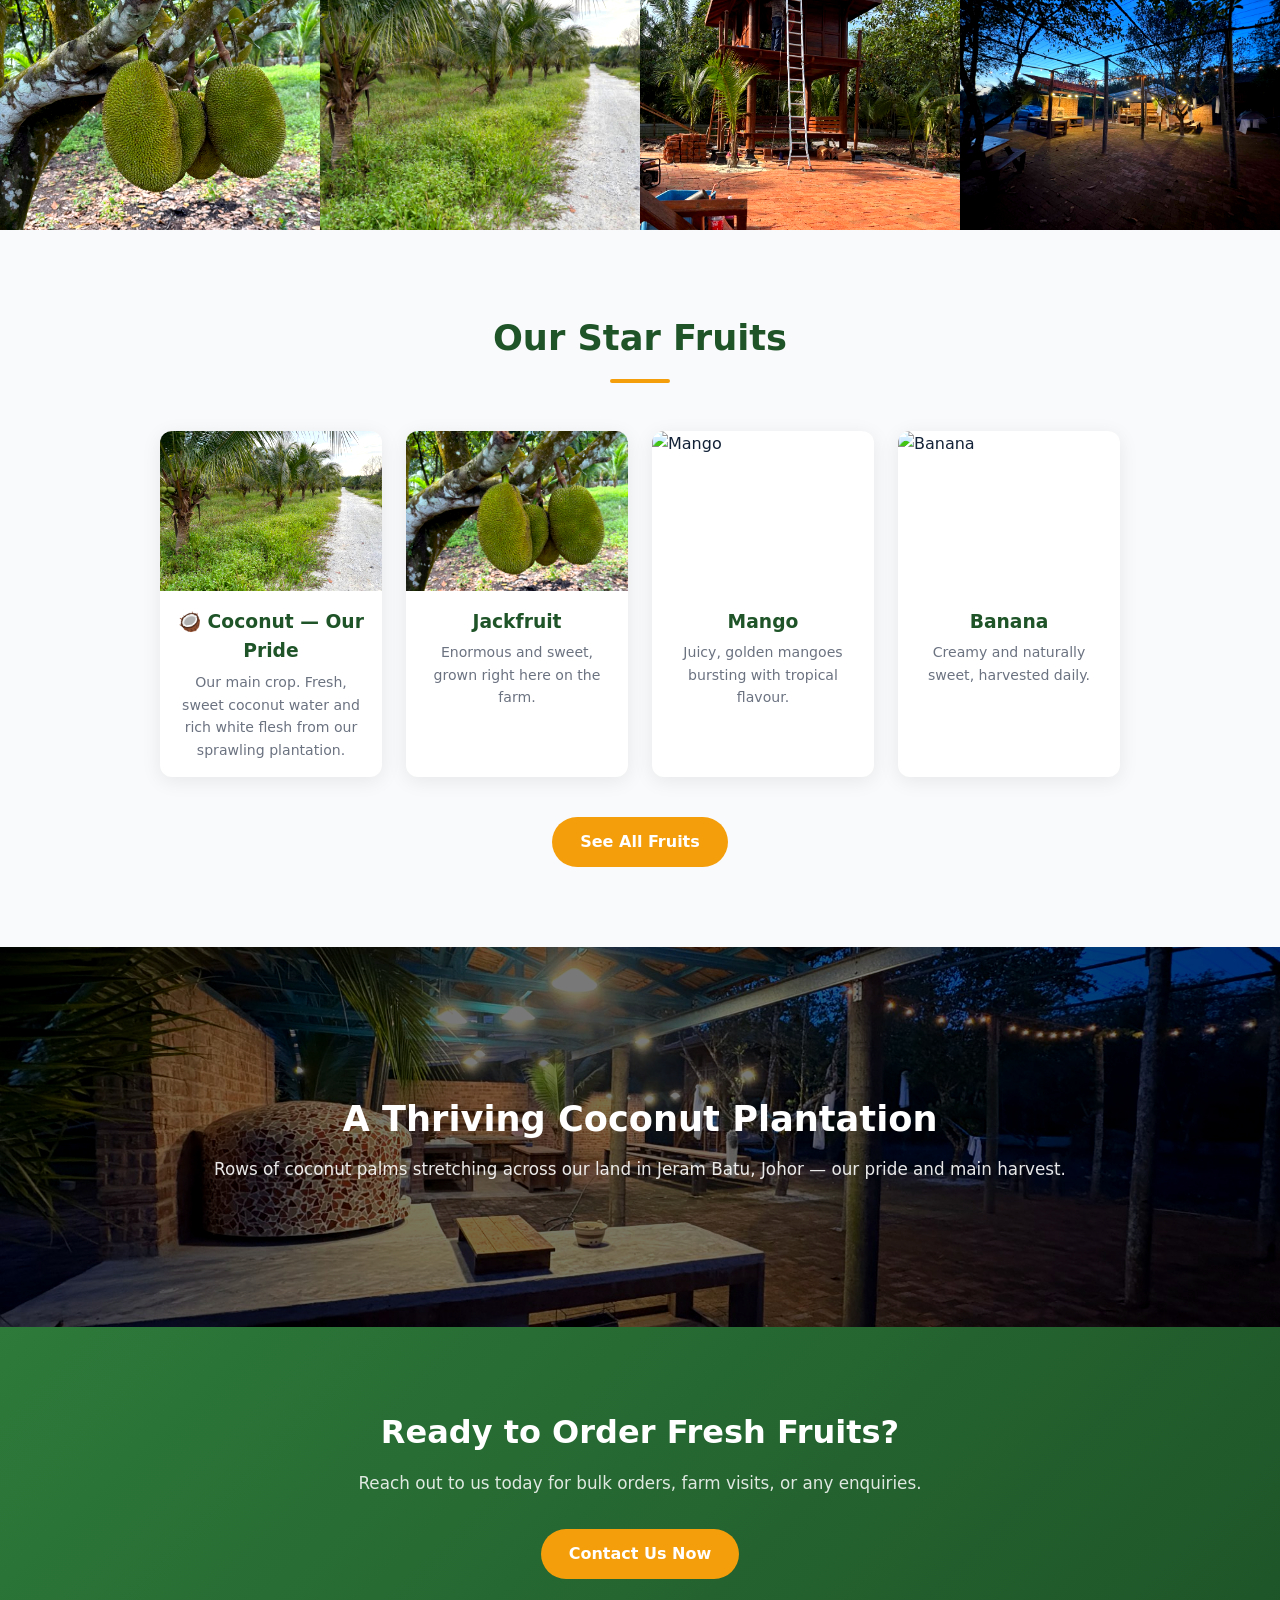
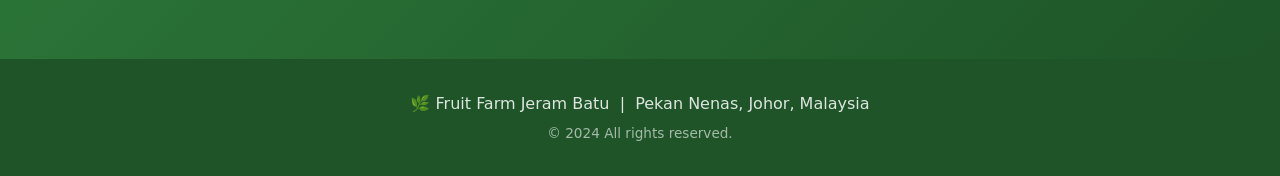
==== commit 8286dac0: "feat: feature coconut as main crop and enhance all photos - Hero headline updated to highlight cocon" ====
--- a/index.html
+++ b/index.html
@@ -22,8 +22,8 @@
   <section class="hero" style="background-image:url('photo-farm-night.jpg');">
     <div class="hero-overlay"></div>
     <div class="hero-content">
-      <h1>Fresh From the Farm,<br>Straight to You</h1>
-      <p>Nestled in the lush greenery of Jeram Batu, we grow the finest tropical fruits with love and care.</p>
+      <h1>Malaysia's Finest Coconuts,<br>Fresh from Jeram Batu</h1>
+      <p>Nestled in the lush lowlands of Jeram Batu, Johor — home to our thriving coconut plantation and a rich variety of tropical fruits.</p>
       <a href="fruits.html" class="btn-primary">Explore Our Fruits</a>
       <a href="contact.html" class="btn-secondary">Get in Touch</a>
     </div>
@@ -74,17 +74,17 @@
     <h2 class="section-title">Our Star Fruits</h2>
     <div class="fruit-grid">
       <div class="fruit-card">
-        <img src="https://images.unsplash.com/photo-1536511132770-e5058c7e8c46?w=400&auto=format&fit=crop" alt="Guava" class="fruit-card-img" />
+        <img src="photo-coconut-road.jpg" alt="Coconut" class="fruit-card-img" />
         <div class="fruit-card-body">
-          <h3>Guava</h3>
-          <p>Sweet, fragrant, and packed with Vitamin C.</p>
+          <h3>🥥 Coconut — Our Pride</h3>
+          <p>Our main crop. Fresh, sweet coconut water and rich white flesh from our sprawling plantation.</p>
         </div>
       </div>
       <div class="fruit-card">
-        <img src="https://images.unsplash.com/photo-1528825871115-3581a5387919?w=400&auto=format&fit=crop" alt="Banana" class="fruit-card-img" />
+        <img src="photo-jackfruit.jpg" alt="Jackfruit" class="fruit-card-img" />
         <div class="fruit-card-body">
-          <h3>Banana</h3>
-          <p>Creamy and naturally sweet, harvested daily.</p>
+          <h3>Jackfruit</h3>
+          <p>Enormous and sweet, grown right here on the farm.</p>
         </div>
       </div>
       <div class="fruit-card">
@@ -95,10 +95,10 @@
         </div>
       </div>
       <div class="fruit-card">
-        <img src="https://images.unsplash.com/photo-1587132137056-bfbf0166836e?w=400&auto=format&fit=crop" alt="Pineapple" class="fruit-card-img" />
+        <img src="https://images.unsplash.com/photo-1528825871115-3581a5387919?w=400&auto=format&fit=crop" alt="Banana" class="fruit-card-img" />
         <div class="fruit-card-body">
-          <h3>Pineapple</h3>
-          <p>Tangy and refreshing, perfect for any occasion.</p>
+          <h3>Banana</h3>
+          <p>Creamy and naturally sweet, harvested daily.</p>
         </div>
       </div>
     </div>
@@ -111,8 +111,8 @@
   <section class="photo-banner">
     <img src="photo-farm-oven.jpg" alt="Farm outdoor area" />
     <div class="photo-banner-text">
-      <h2>Rooted in the Land of Jeram Batu</h2>
-      <p>Over 20 acres of tropical fruit, grown the right way.</p>
+      <h2>A Thriving Coconut Plantation</h2>
+      <p>Rows of coconut palms stretching across our land in Jeram Batu, Johor — our pride and main harvest.</p>
     </div>
   </section>
 
--- a/style.css
+++ b/style.css
@@ -18,6 +18,24 @@
 body { font-family: 'Segoe UI', system-ui, sans-serif; color: var(--text); line-height: 1.6; }
 a { text-decoration: none; color: inherit; }
 img { max-width: 100%; display: block; }
+
+/* ── Photo Enhancement — makes all farm photos look vivid and professional ── */
+.hero { filter: saturate(1.15); }
+.card-img       { filter: contrast(1.08) saturate(1.25) brightness(1.04); transition: filter 0.3s; }
+.card-img:hover { filter: contrast(1.12) saturate(1.35) brightness(1.08); }
+.gallery-strip img       { filter: contrast(1.1) saturate(1.2) brightness(1.03); transition: filter 0.3s, opacity 0.2s; }
+.gallery-strip img:hover { filter: contrast(1.15) saturate(1.4) brightness(1.07); opacity: 1; }
+.fruit-card-img       { filter: contrast(1.1) saturate(1.3) brightness(1.05); transition: filter 0.3s; }
+.fruit-card-img:hover { filter: contrast(1.15) saturate(1.45) brightness(1.08); }
+.photo-banner img { filter: contrast(1.1) saturate(1.2) brightness(0.95); }
+.farm-photo-grid img       { filter: contrast(1.1) saturate(1.25) brightness(1.04); transition: filter 0.3s, transform 0.3s; }
+.farm-photo-grid img:hover { filter: contrast(1.15) saturate(1.4) brightness(1.07); transform: scale(1.02); }
+.value-img       { filter: contrast(1.08) saturate(1.2) brightness(1.03); }
+.fruit-photo     { filter: contrast(1.1) saturate(1.3) brightness(1.04); transition: filter 0.3s; }
+.fruit-photo:hover { filter: contrast(1.15) saturate(1.45) brightness(1.07); }
+.team-photo      { filter: contrast(1.05) saturate(1.1) brightness(1.02); }
+.contact-person-photo { filter: contrast(1.05) saturate(1.1) brightness(1.02); }
+.page-hero       { filter: saturate(1.1); }
 
 /* ── Navbar ── */
 .navbar {
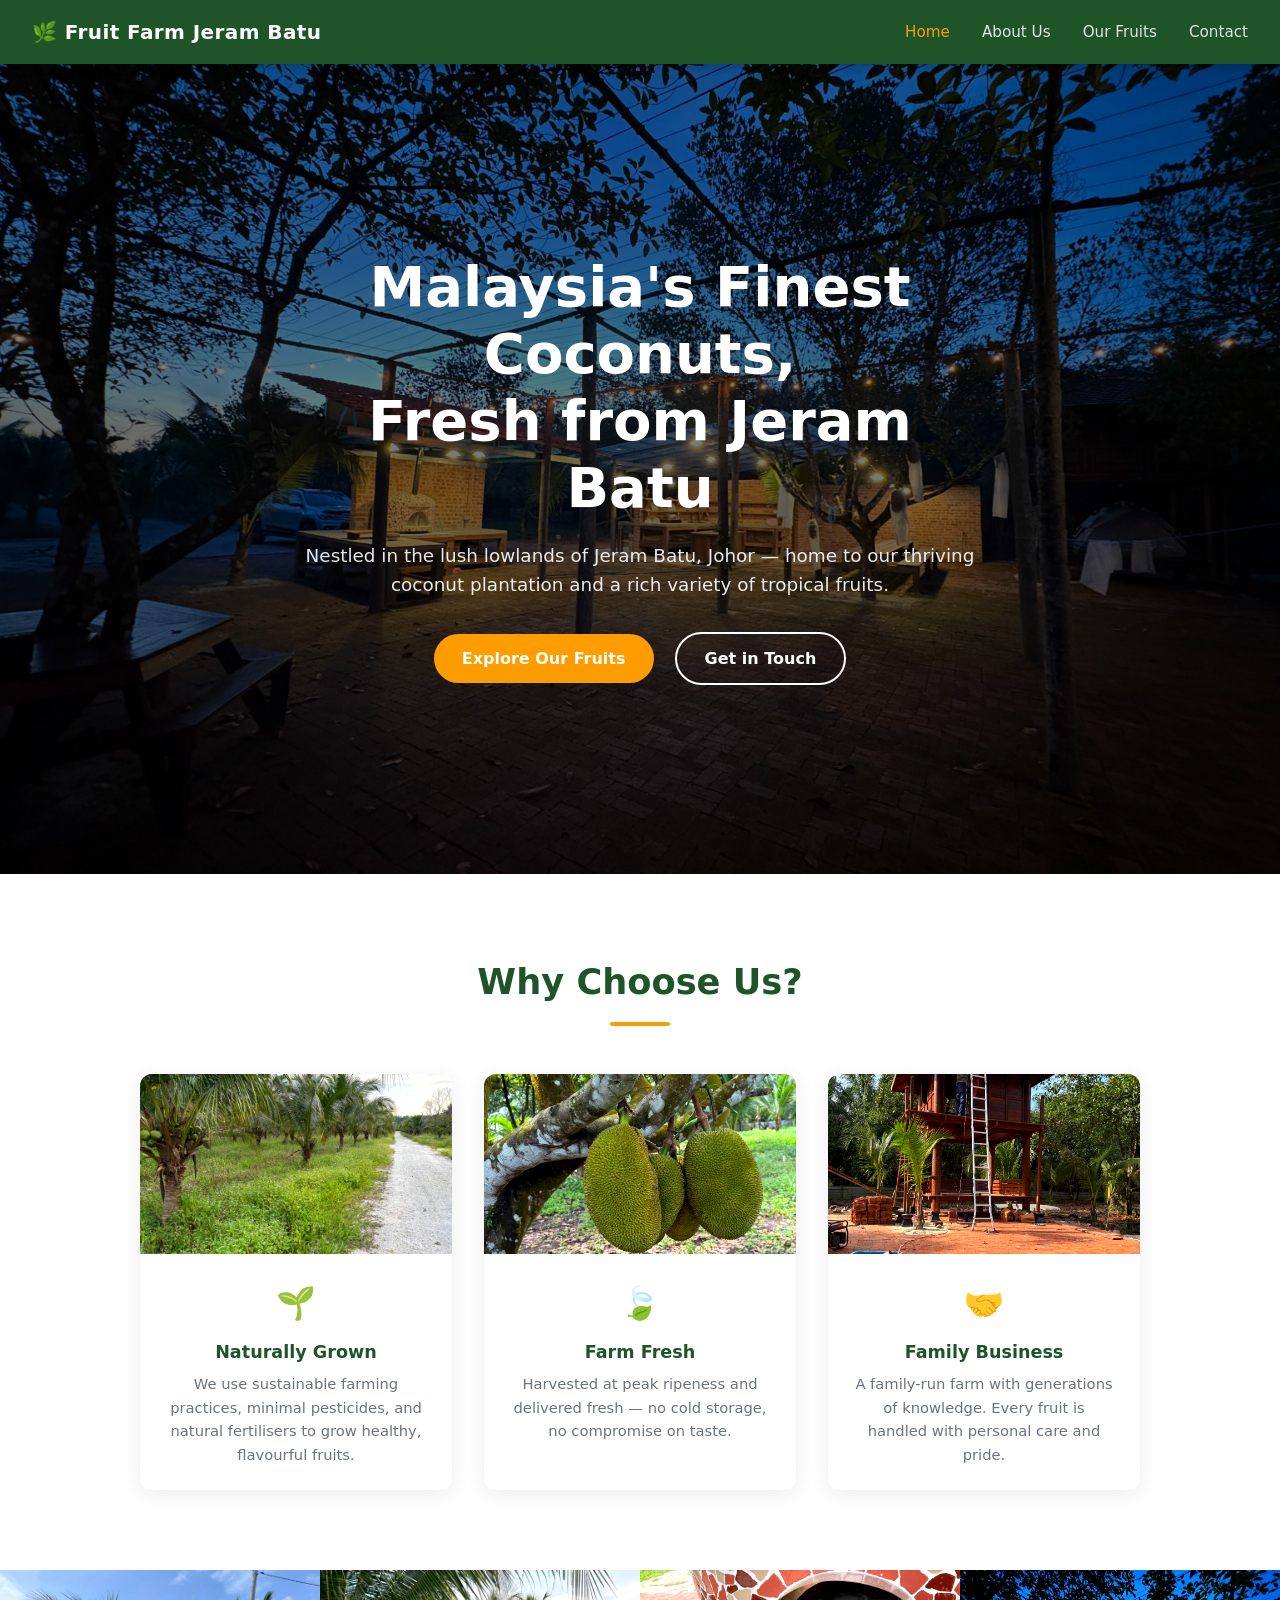
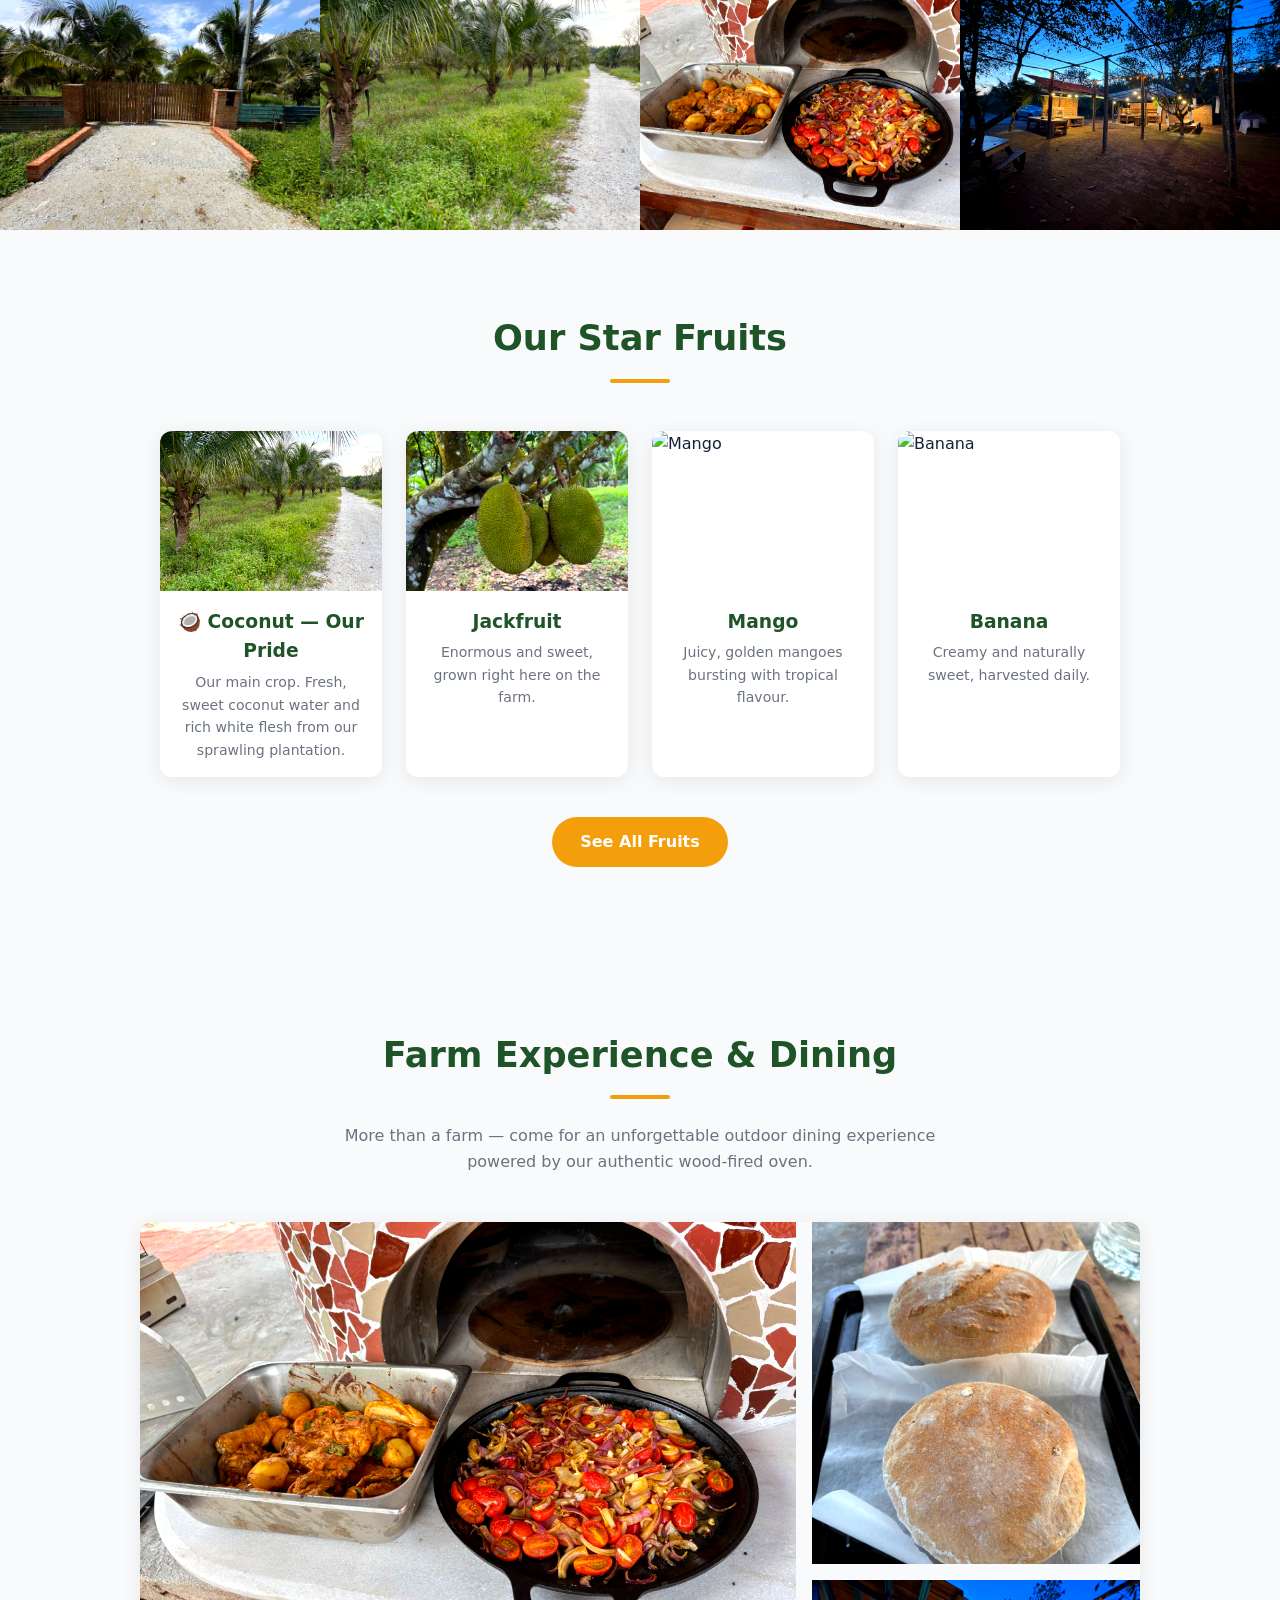
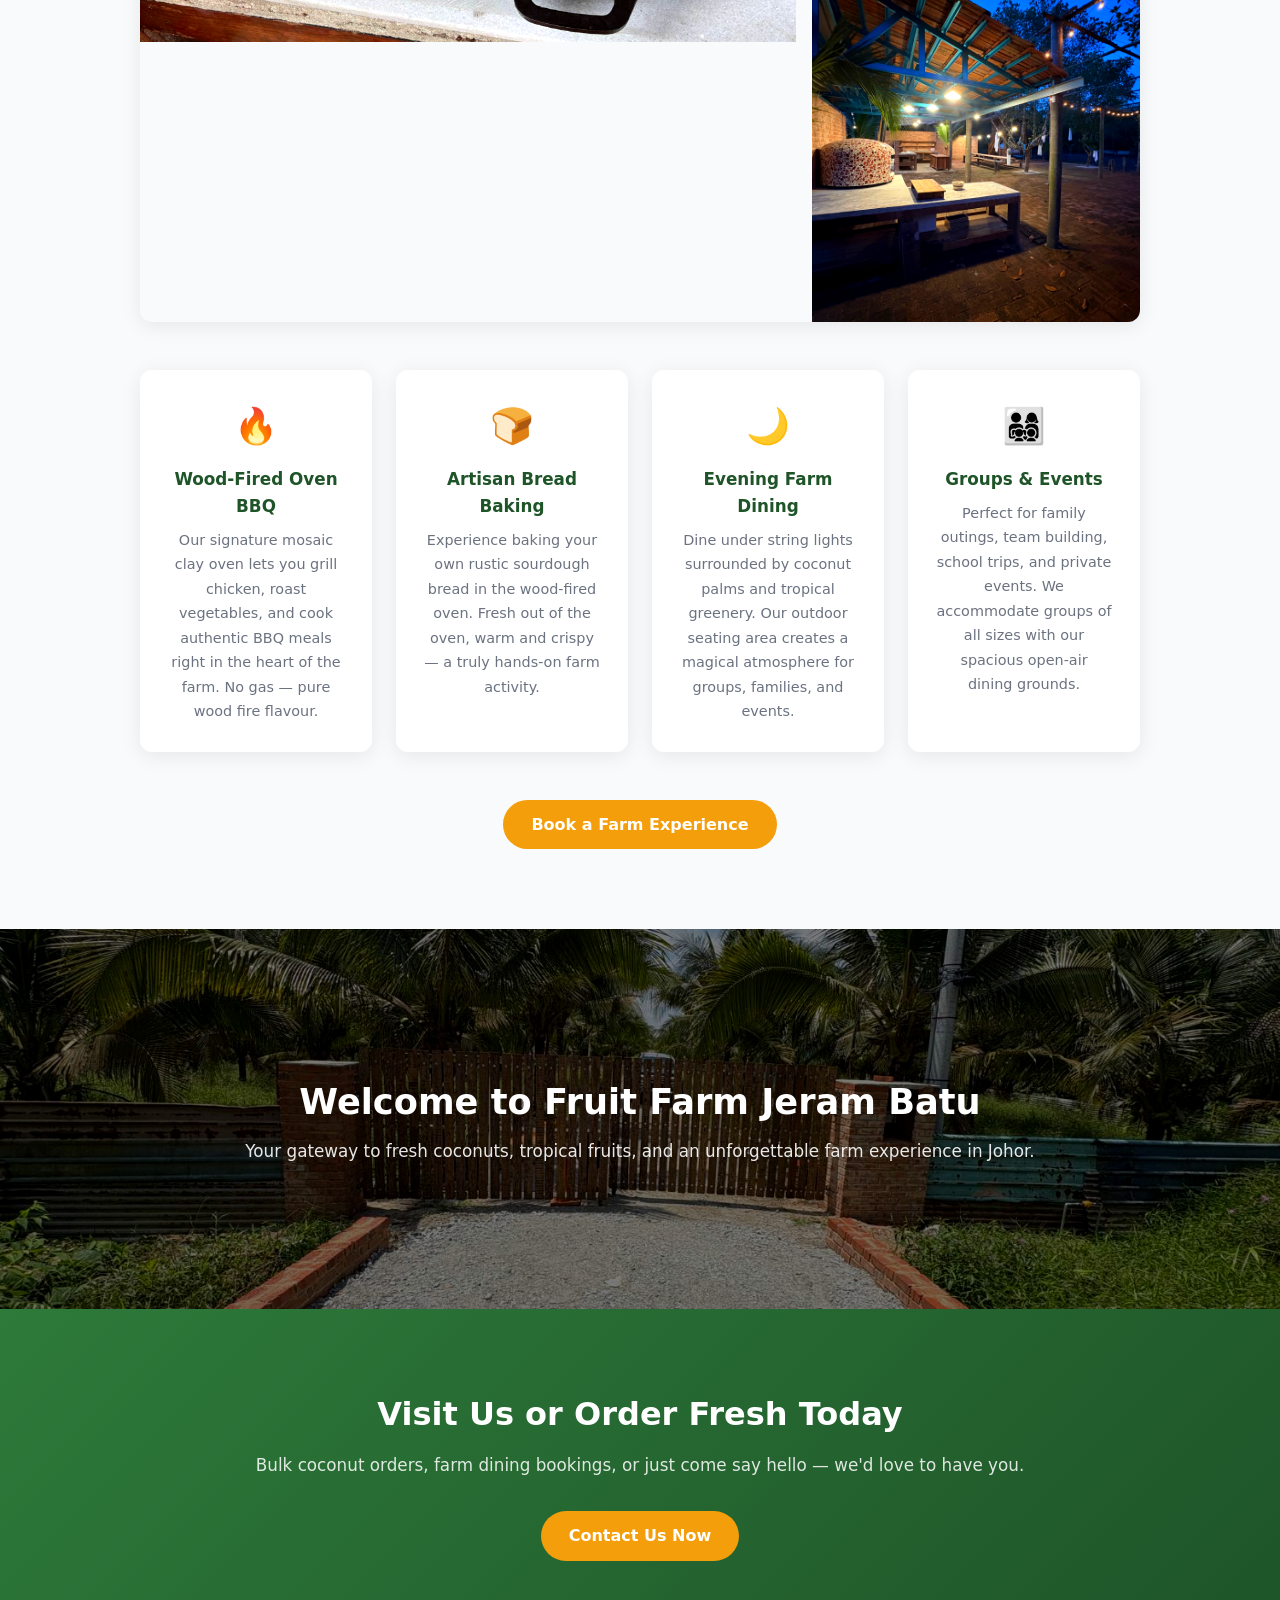
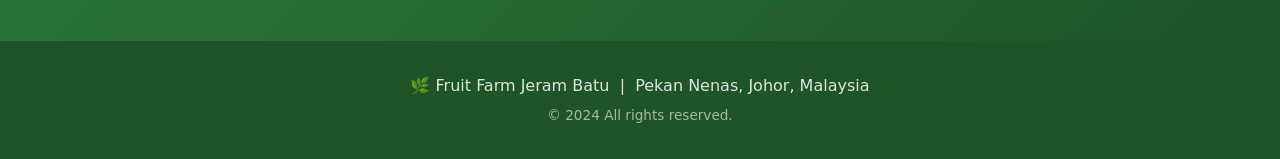
==== commit 4d5470e7: "feat: add Farm Experience section promoting wood-fired oven dining - New Farm Experience section on " ====
--- a/index.html
+++ b/index.html
@@ -62,11 +62,13 @@
 
   <!-- Photo Gallery Strip -->
   <section class="gallery-strip">
-    <img src="photo-jackfruit.jpg" alt="Jackfruit on the tree" />
-    <img src="photo-coconut-road.jpg" alt="Coconut grove farm road" />
+    <img src="photo-gate.jpg" alt="Farm entrance" />
+    <img src="photo-coconut-road.jpg" alt="Coconut grove" />
+    <img src="photo-food-cooking.jpg" alt="BBQ food at the oven" />
+    <img src="photo-farm-night.jpg" alt="Farm at dusk" />
+    <img src="photo-bread.jpg" alt="Artisan bread from the oven" />
     <img src="photo-hut.jpg" alt="Farm wooden hut" />
-    <img src="photo-farm-night.jpg" alt="Farm at dusk" />
-    <img src="photo-farm-oven.jpg" alt="Farm outdoor kitchen" />
+    <img src="photo-oven-night2.jpg" alt="Wood-fired oven" />
   </section>
 
   <!-- Featured Fruits -->
@@ -107,20 +109,63 @@
     </div>
   </section>
 
+  <!-- Farm Experience Section -->
+  <section class="section experience-section">
+    <h2 class="section-title">Farm Experience & Dining</h2>
+    <p style="text-align:center;color:var(--muted);max-width:600px;margin:-1.5rem auto 3rem;">More than a farm — come for an unforgettable outdoor dining experience powered by our authentic wood-fired oven.</p>
+
+    <div class="experience-grid">
+      <div class="experience-main">
+        <img src="photo-food-cooking.jpg" alt="BBQ food at the wood-fired oven" class="exp-img-main" />
+      </div>
+      <div class="experience-side">
+        <img src="photo-bread.jpg" alt="Artisan bread baked in wood-fired oven" class="exp-img-side" />
+        <img src="photo-oven-night2.jpg" alt="Farm dining at night" class="exp-img-side" />
+      </div>
+    </div>
+
+    <div class="experience-features">
+      <div class="exp-feature">
+        <div class="exp-icon">🔥</div>
+        <h3>Wood-Fired Oven BBQ</h3>
+        <p>Our signature mosaic clay oven lets you grill chicken, roast vegetables, and cook authentic BBQ meals right in the heart of the farm. No gas — pure wood fire flavour.</p>
+      </div>
+      <div class="exp-feature">
+        <div class="exp-icon">🍞</div>
+        <h3>Artisan Bread Baking</h3>
+        <p>Experience baking your own rustic sourdough bread in the wood-fired oven. Fresh out of the oven, warm and crispy — a truly hands-on farm activity.</p>
+      </div>
+      <div class="exp-feature">
+        <div class="exp-icon">🌙</div>
+        <h3>Evening Farm Dining</h3>
+        <p>Dine under string lights surrounded by coconut palms and tropical greenery. Our outdoor seating area creates a magical atmosphere for groups, families, and events.</p>
+      </div>
+      <div class="exp-feature">
+        <div class="exp-icon">👨‍👩‍👧‍👦</div>
+        <h3>Groups & Events</h3>
+        <p>Perfect for family outings, team building, school trips, and private events. We accommodate groups of all sizes with our spacious open-air dining grounds.</p>
+      </div>
+    </div>
+
+    <div style="text-align:center;margin-top:3rem;">
+      <a href="contact.html" class="btn-primary">Book a Farm Experience</a>
+    </div>
+  </section>
+
   <!-- Farm photo banner -->
   <section class="photo-banner">
-    <img src="photo-farm-oven.jpg" alt="Farm outdoor area" />
+    <img src="photo-gate.jpg" alt="Farm entrance gate" />
     <div class="photo-banner-text">
-      <h2>A Thriving Coconut Plantation</h2>
-      <p>Rows of coconut palms stretching across our land in Jeram Batu, Johor — our pride and main harvest.</p>
+      <h2>Welcome to Fruit Farm Jeram Batu</h2>
+      <p>Your gateway to fresh coconuts, tropical fruits, and an unforgettable farm experience in Johor.</p>
     </div>
   </section>
 
   <!-- CTA -->
   <section class="cta">
     <div class="cta-content">
-      <h2>Ready to Order Fresh Fruits?</h2>
-      <p>Reach out to us today for bulk orders, farm visits, or any enquiries.</p>
+      <h2>Visit Us or Order Fresh Today</h2>
+      <p>Bulk coconut orders, farm dining bookings, or just come say hello — we'd love to have you.</p>
       <a href="contact.html" class="btn-primary">Contact Us Now</a>
     </div>
   </section>
--- a/style.css
+++ b/style.css
@@ -294,6 +294,52 @@
   padding: 1rem; margin-top: 1rem; text-align: center; font-weight: 600;
 }
 
+/* ── Farm Experience Section ── */
+.experience-section { background: var(--bg-light); }
+
+.experience-grid {
+  display: grid; grid-template-columns: 2fr 1fr;
+  gap: 1rem; max-width: 1000px; margin: 0 auto 3rem;
+  border-radius: var(--radius); overflow: hidden;
+  box-shadow: var(--shadow);
+}
+.experience-main { overflow: hidden; }
+.exp-img-main {
+  width: 100%; height: 420px; object-fit: cover;
+  filter: contrast(1.1) saturate(1.25) brightness(1.03);
+  transition: transform 0.4s;
+}
+.exp-img-main:hover { transform: scale(1.03); }
+
+.experience-side { display: flex; flex-direction: column; gap: 1rem; }
+.exp-img-side {
+  width: 100%; flex: 1; object-fit: cover; min-height: 0;
+  filter: contrast(1.1) saturate(1.25) brightness(1.03);
+  transition: transform 0.4s;
+}
+.exp-img-side:hover { transform: scale(1.03); }
+
+.experience-features {
+  display: grid; grid-template-columns: repeat(auto-fit, minmax(220px, 1fr));
+  gap: 1.5rem; max-width: 1000px; margin: 0 auto;
+}
+.exp-feature {
+  background: white; border-radius: var(--radius);
+  padding: 1.75rem; box-shadow: var(--shadow);
+  text-align: center; transition: transform 0.2s;
+}
+.exp-feature:hover { transform: translateY(-5px); }
+.exp-icon { font-size: 2.2rem; margin-bottom: 0.75rem; }
+.exp-feature h3 { color: var(--green-dark); margin-bottom: 0.5rem; font-size: 1.05rem; }
+.exp-feature p  { color: var(--muted); font-size: 0.9rem; line-height: 1.7; }
+
+@media (max-width: 768px) {
+  .experience-grid { grid-template-columns: 1fr; }
+  .exp-img-main { height: 260px; }
+  .experience-side { flex-direction: row; }
+  .exp-img-side { height: 160px; }
+}
+
 /* ── Footer ── */
 .footer {
   background: var(--green-dark); color: rgba(255,255,255,0.85);
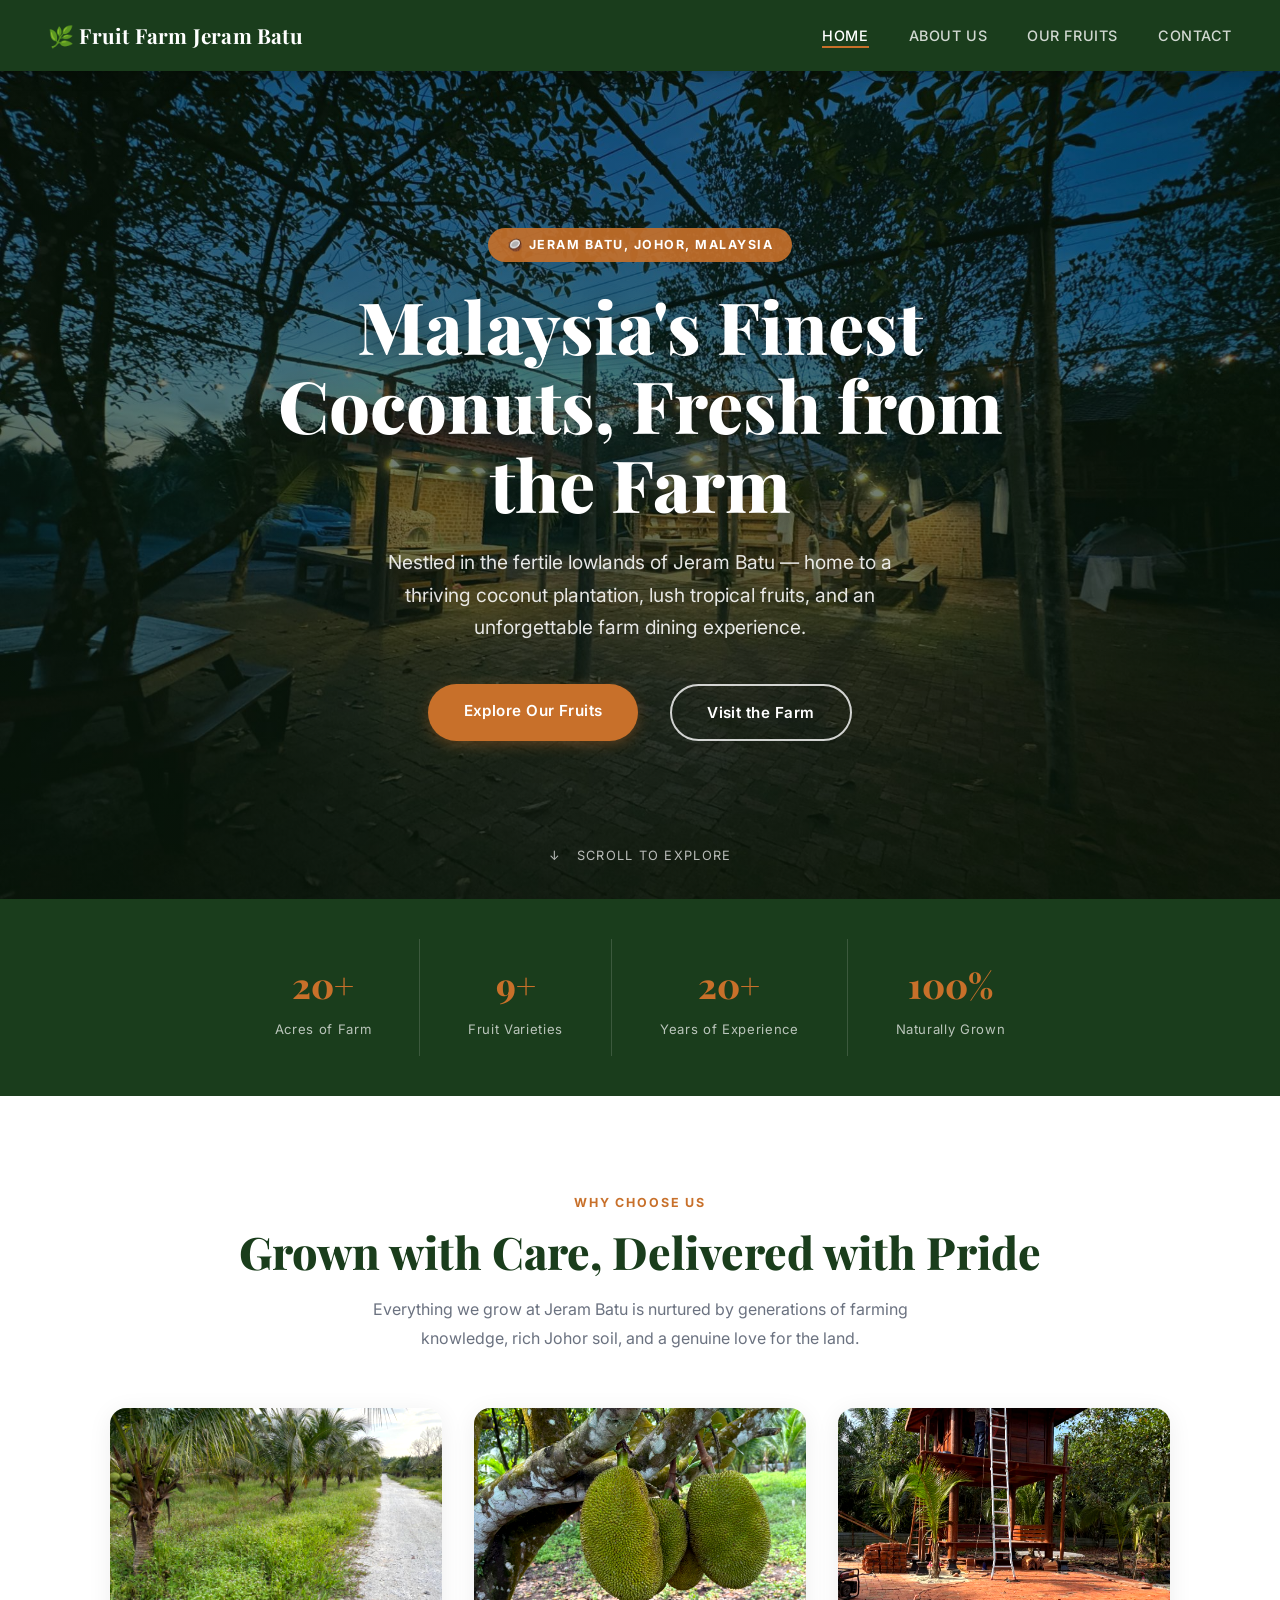
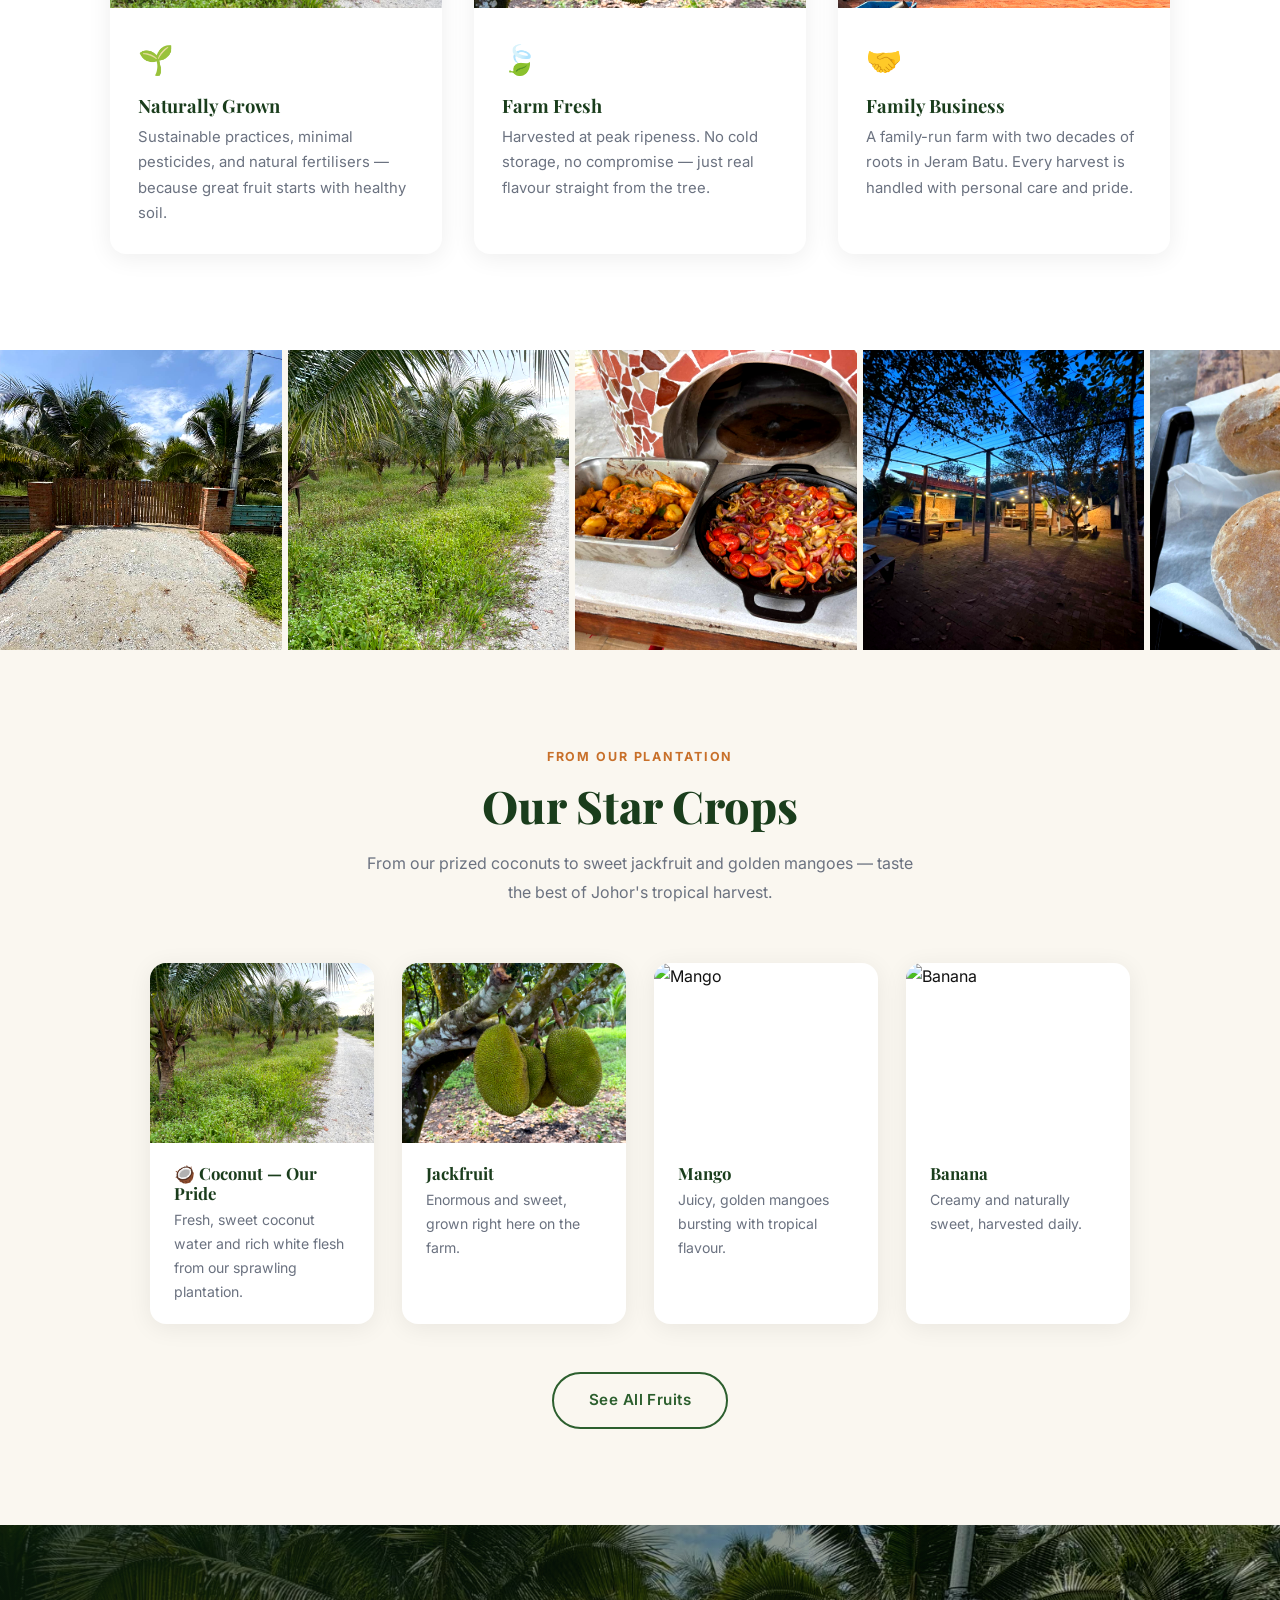
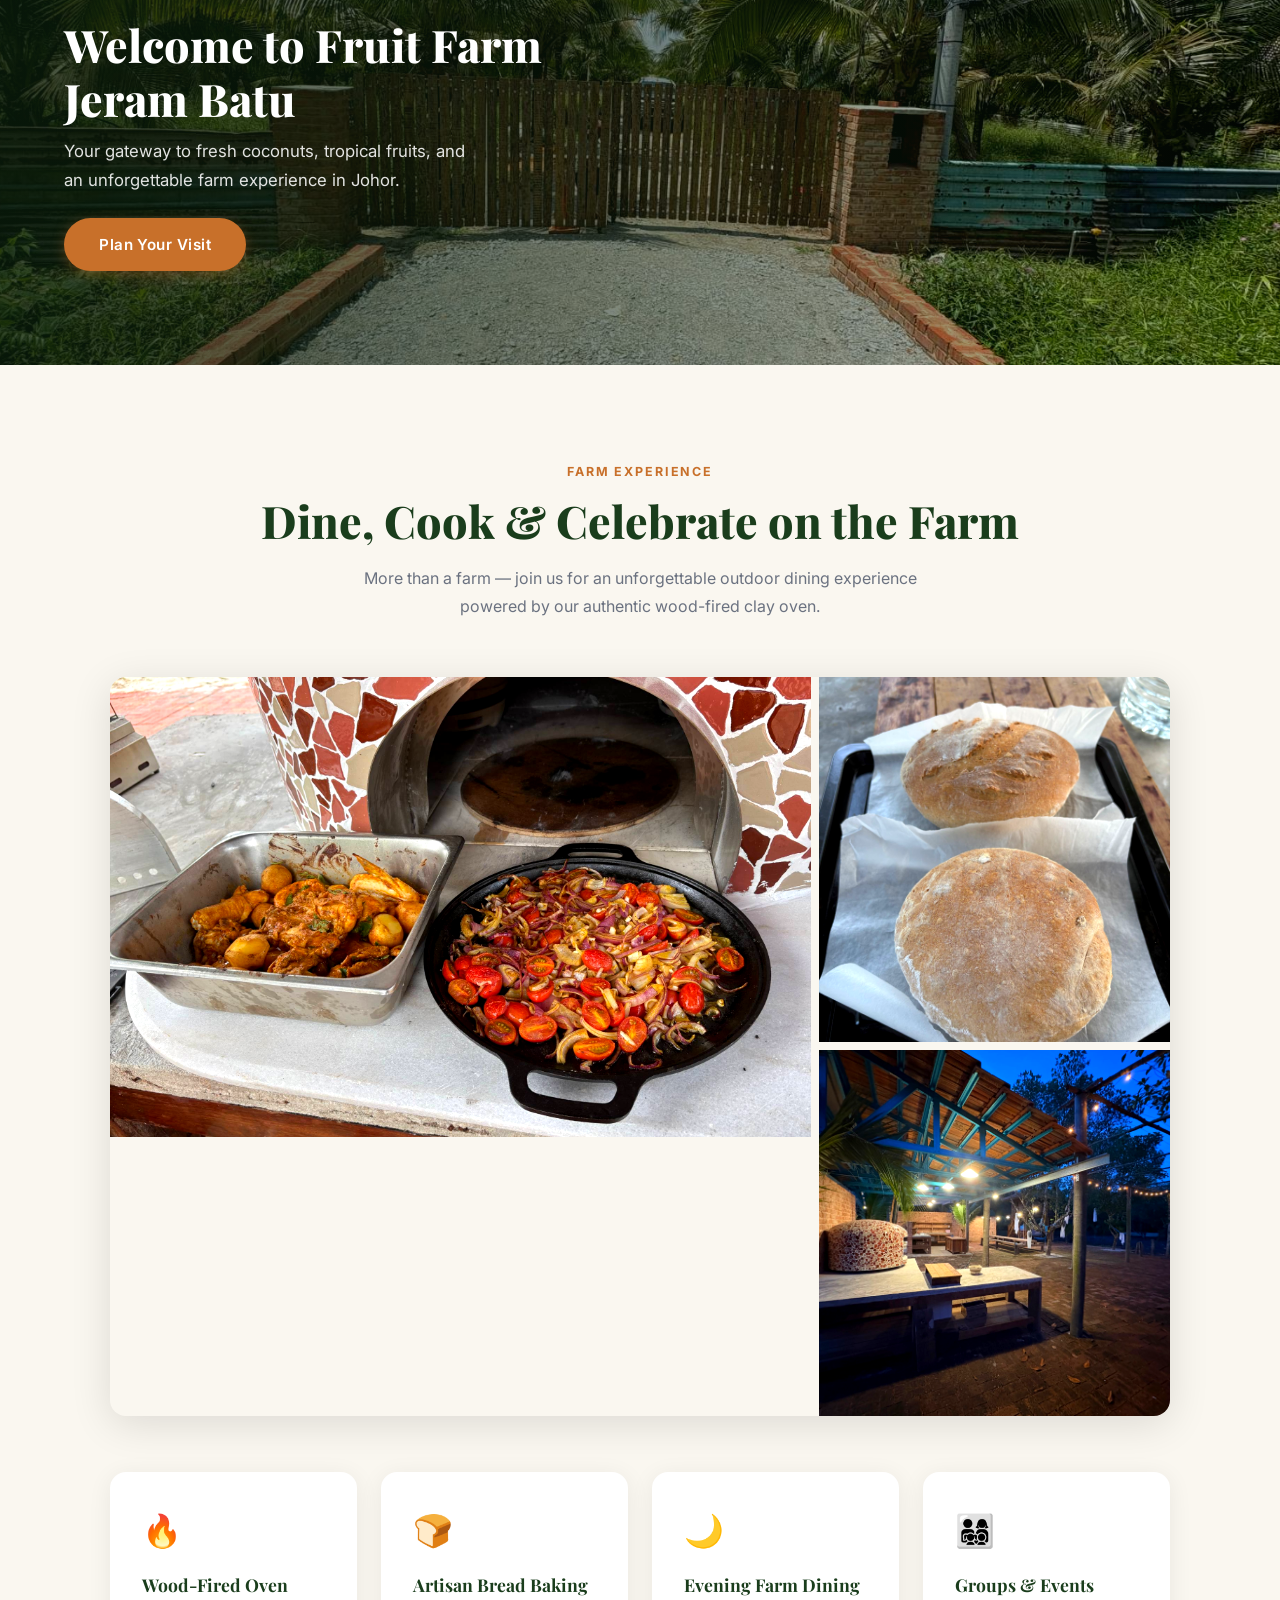
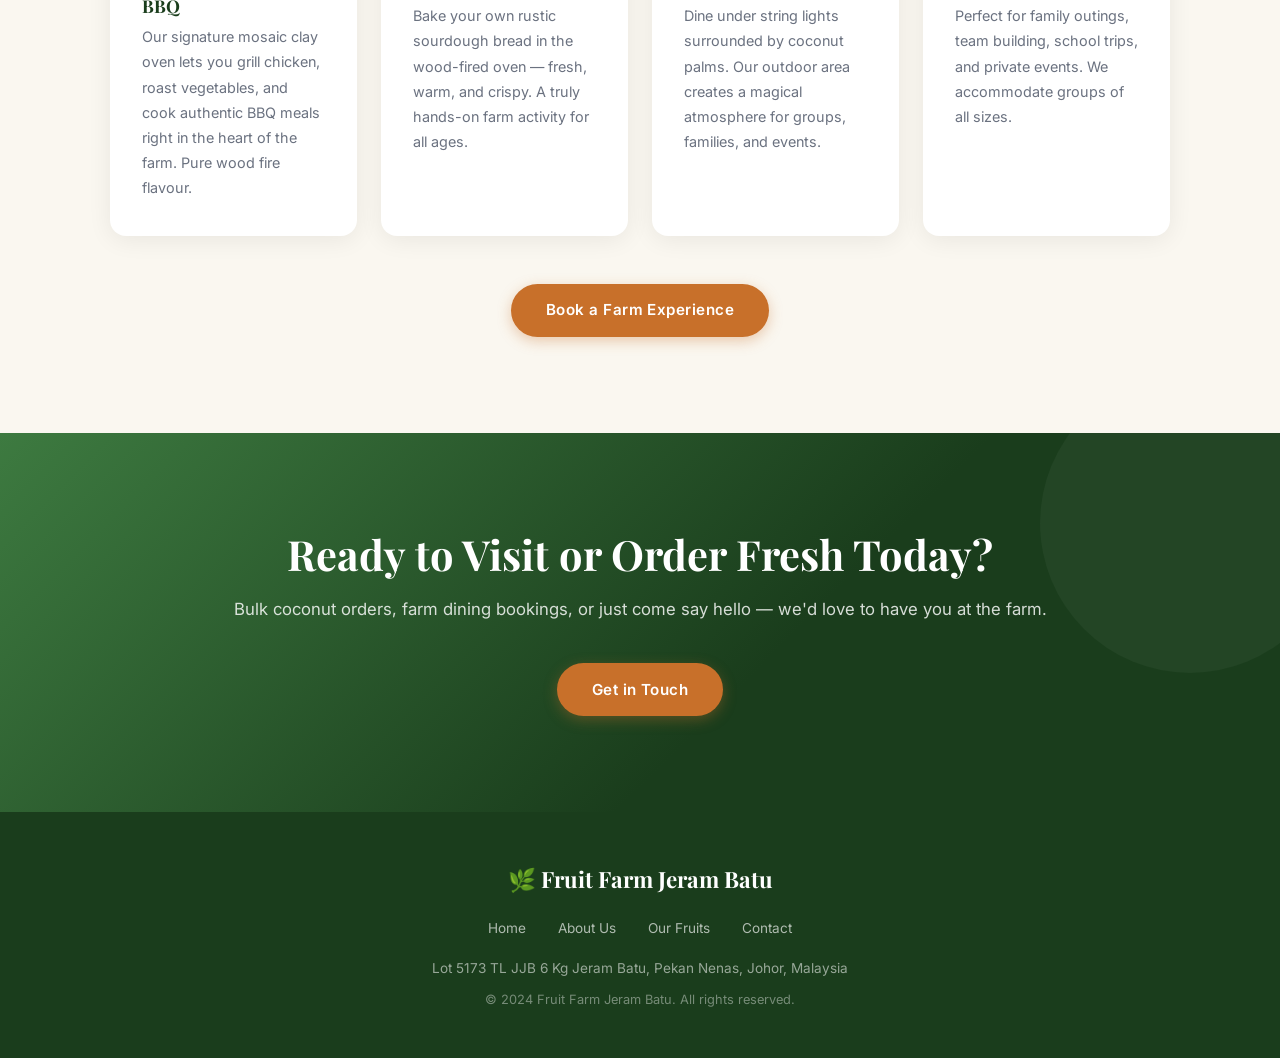
==== commit d118ea6d: "feat: full website redesign inspired by award-winning Hayles Fruit Farm - Playfair Display serif hea" ====
--- a/index.html
+++ b/index.html
@@ -3,7 +3,7 @@
 <head>
   <meta charset="UTF-8" />
   <meta name="viewport" content="width=device-width, initial-scale=1.0" />
-  <title>Fruit Farm Jeram Batu</title>
+  <title>Fruit Farm Jeram Batu — Fresh Coconuts & Tropical Fruits, Johor</title>
   <link rel="stylesheet" href="style.css" />
 </head>
 <body>
@@ -18,27 +18,53 @@
     <div class="hamburger" onclick="toggleMenu()">&#9776;</div>
   </nav>
 
-  <!-- Hero with real photo background -->
+  <!-- Hero -->
   <section class="hero" style="background-image:url('photo-farm-night.jpg');">
     <div class="hero-overlay"></div>
     <div class="hero-content">
-      <h1>Malaysia's Finest Coconuts,<br>Fresh from Jeram Batu</h1>
-      <p>Nestled in the lush lowlands of Jeram Batu, Johor — home to our thriving coconut plantation and a rich variety of tropical fruits.</p>
-      <a href="fruits.html" class="btn-primary">Explore Our Fruits</a>
-      <a href="contact.html" class="btn-secondary">Get in Touch</a>
-    </div>
-  </section>
+      <div class="hero-badge">🥥 Jeram Batu, Johor, Malaysia</div>
+      <h1>Malaysia's Finest Coconuts, Fresh from the Farm</h1>
+      <p>Nestled in the fertile lowlands of Jeram Batu — home to a thriving coconut plantation, lush tropical fruits, and an unforgettable farm dining experience.</p>
+      <div class="hero-buttons">
+        <a href="fruits.html" class="btn-primary">Explore Our Fruits</a>
+        <a href="contact.html" class="btn-secondary">Visit the Farm</a>
+      </div>
+    </div>
+    <div class="hero-scroll">↓ &nbsp; Scroll to explore</div>
+  </section>
+
+  <!-- Stats Bar -->
+  <div class="stats-bar">
+    <div class="stat-item">
+      <div class="stat-num">20+</div>
+      <div class="stat-label">Acres of Farm</div>
+    </div>
+    <div class="stat-item">
+      <div class="stat-num">9+</div>
+      <div class="stat-label">Fruit Varieties</div>
+    </div>
+    <div class="stat-item">
+      <div class="stat-num">20+</div>
+      <div class="stat-label">Years of Experience</div>
+    </div>
+    <div class="stat-item">
+      <div class="stat-num">100%</div>
+      <div class="stat-label">Naturally Grown</div>
+    </div>
+  </div>
 
   <!-- Why Us -->
-  <section class="section why-us">
-    <h2 class="section-title">Why Choose Us?</h2>
+  <section class="section bg-white">
+    <div class="section-label">Why Choose Us</div>
+    <h2 class="section-title">Grown with Care, Delivered with Pride</h2>
+    <p class="section-sub">Everything we grow at Jeram Batu is nurtured by generations of farming knowledge, rich Johor soil, and a genuine love for the land.</p>
     <div class="cards">
       <div class="card">
         <img src="photo-coconut-road.jpg" alt="Natural farming" class="card-img" />
         <div class="card-body">
           <div class="card-icon">🌱</div>
           <h3>Naturally Grown</h3>
-          <p>We use sustainable farming practices, minimal pesticides, and natural fertilisers to grow healthy, flavourful fruits.</p>
+          <p>Sustainable practices, minimal pesticides, and natural fertilisers — because great fruit starts with healthy soil.</p>
         </div>
       </div>
       <div class="card">
@@ -46,7 +72,7 @@
         <div class="card-body">
           <div class="card-icon">🍃</div>
           <h3>Farm Fresh</h3>
-          <p>Harvested at peak ripeness and delivered fresh — no cold storage, no compromise on taste.</p>
+          <p>Harvested at peak ripeness. No cold storage, no compromise — just real flavour straight from the tree.</p>
         </div>
       </div>
       <div class="card">
@@ -54,32 +80,34 @@
         <div class="card-body">
           <div class="card-icon">🤝</div>
           <h3>Family Business</h3>
-          <p>A family-run farm with generations of knowledge. Every fruit is handled with personal care and pride.</p>
-        </div>
-      </div>
-    </div>
-  </section>
-
-  <!-- Photo Gallery Strip -->
+          <p>A family-run farm with two decades of roots in Jeram Batu. Every harvest is handled with personal care and pride.</p>
+        </div>
+      </div>
+    </div>
+  </section>
+
+  <!-- Gallery Strip -->
   <section class="gallery-strip">
     <img src="photo-gate.jpg" alt="Farm entrance" />
     <img src="photo-coconut-road.jpg" alt="Coconut grove" />
     <img src="photo-food-cooking.jpg" alt="BBQ food at the oven" />
     <img src="photo-farm-night.jpg" alt="Farm at dusk" />
-    <img src="photo-bread.jpg" alt="Artisan bread from the oven" />
+    <img src="photo-bread.jpg" alt="Artisan bread" />
     <img src="photo-hut.jpg" alt="Farm wooden hut" />
     <img src="photo-oven-night2.jpg" alt="Wood-fired oven" />
   </section>
 
   <!-- Featured Fruits -->
-  <section class="section featured bg-light">
-    <h2 class="section-title">Our Star Fruits</h2>
+  <section class="section bg-cream">
+    <div class="section-label">From Our Plantation</div>
+    <h2 class="section-title">Our Star Crops</h2>
+    <p class="section-sub">From our prized coconuts to sweet jackfruit and golden mangoes — taste the best of Johor's tropical harvest.</p>
     <div class="fruit-grid">
       <div class="fruit-card">
         <img src="photo-coconut-road.jpg" alt="Coconut" class="fruit-card-img" />
         <div class="fruit-card-body">
           <h3>🥥 Coconut — Our Pride</h3>
-          <p>Our main crop. Fresh, sweet coconut water and rich white flesh from our sprawling plantation.</p>
+          <p>Fresh, sweet coconut water and rich white flesh from our sprawling plantation.</p>
         </div>
       </div>
       <div class="fruit-card">
@@ -104,75 +132,85 @@
         </div>
       </div>
     </div>
-    <div style="text-align:center;margin-top:2.5rem;">
-      <a href="fruits.html" class="btn-primary">See All Fruits</a>
-    </div>
-  </section>
-
-  <!-- Farm Experience Section -->
-  <section class="section experience-section">
-    <h2 class="section-title">Farm Experience & Dining</h2>
-    <p style="text-align:center;color:var(--muted);max-width:600px;margin:-1.5rem auto 3rem;">More than a farm — come for an unforgettable outdoor dining experience powered by our authentic wood-fired oven.</p>
-
-    <div class="experience-grid">
-      <div class="experience-main">
-        <img src="photo-food-cooking.jpg" alt="BBQ food at the wood-fired oven" class="exp-img-main" />
-      </div>
-      <div class="experience-side">
-        <img src="photo-bread.jpg" alt="Artisan bread baked in wood-fired oven" class="exp-img-side" />
-        <img src="photo-oven-night2.jpg" alt="Farm dining at night" class="exp-img-side" />
-      </div>
-    </div>
-
-    <div class="experience-features">
-      <div class="exp-feature">
-        <div class="exp-icon">🔥</div>
-        <h3>Wood-Fired Oven BBQ</h3>
-        <p>Our signature mosaic clay oven lets you grill chicken, roast vegetables, and cook authentic BBQ meals right in the heart of the farm. No gas — pure wood fire flavour.</p>
-      </div>
-      <div class="exp-feature">
-        <div class="exp-icon">🍞</div>
-        <h3>Artisan Bread Baking</h3>
-        <p>Experience baking your own rustic sourdough bread in the wood-fired oven. Fresh out of the oven, warm and crispy — a truly hands-on farm activity.</p>
-      </div>
-      <div class="exp-feature">
-        <div class="exp-icon">🌙</div>
-        <h3>Evening Farm Dining</h3>
-        <p>Dine under string lights surrounded by coconut palms and tropical greenery. Our outdoor seating area creates a magical atmosphere for groups, families, and events.</p>
-      </div>
-      <div class="exp-feature">
-        <div class="exp-icon">👨‍👩‍👧‍👦</div>
-        <h3>Groups & Events</h3>
-        <p>Perfect for family outings, team building, school trips, and private events. We accommodate groups of all sizes with our spacious open-air dining grounds.</p>
-      </div>
-    </div>
-
     <div style="text-align:center;margin-top:3rem;">
-      <a href="contact.html" class="btn-primary">Book a Farm Experience</a>
-    </div>
-  </section>
-
-  <!-- Farm photo banner -->
+      <a href="fruits.html" class="btn-outline">See All Fruits</a>
+    </div>
+  </section>
+
+  <!-- Photo Banner -->
   <section class="photo-banner">
     <img src="photo-gate.jpg" alt="Farm entrance gate" />
     <div class="photo-banner-text">
       <h2>Welcome to Fruit Farm Jeram Batu</h2>
       <p>Your gateway to fresh coconuts, tropical fruits, and an unforgettable farm experience in Johor.</p>
+      <a href="contact.html" class="btn-primary">Plan Your Visit</a>
+    </div>
+  </section>
+
+  <!-- Farm Experience -->
+  <section class="section bg-white experience-section">
+    <div class="section-label">Farm Experience</div>
+    <h2 class="section-title">Dine, Cook & Celebrate on the Farm</h2>
+    <p class="section-sub">More than a farm — join us for an unforgettable outdoor dining experience powered by our authentic wood-fired clay oven.</p>
+
+    <div class="experience-grid">
+      <div class="experience-main">
+        <img src="photo-food-cooking.jpg" alt="BBQ food at the wood-fired oven" class="exp-img-main" />
+      </div>
+      <div class="experience-side">
+        <div style="overflow:hidden;flex:1;">
+          <img src="photo-bread.jpg" alt="Artisan bread" class="exp-img-side" style="height:100%;" />
+        </div>
+        <div style="overflow:hidden;flex:1;">
+          <img src="photo-oven-night2.jpg" alt="Farm dining at night" class="exp-img-side" style="height:100%;" />
+        </div>
+      </div>
+    </div>
+
+    <div class="experience-features">
+      <div class="exp-feature">
+        <div class="exp-icon">🔥</div>
+        <h3>Wood-Fired Oven BBQ</h3>
+        <p>Our signature mosaic clay oven lets you grill chicken, roast vegetables, and cook authentic BBQ meals right in the heart of the farm. Pure wood fire flavour.</p>
+      </div>
+      <div class="exp-feature">
+        <div class="exp-icon">🍞</div>
+        <h3>Artisan Bread Baking</h3>
+        <p>Bake your own rustic sourdough bread in the wood-fired oven — fresh, warm, and crispy. A truly hands-on farm activity for all ages.</p>
+      </div>
+      <div class="exp-feature">
+        <div class="exp-icon">🌙</div>
+        <h3>Evening Farm Dining</h3>
+        <p>Dine under string lights surrounded by coconut palms. Our outdoor area creates a magical atmosphere for groups, families, and events.</p>
+      </div>
+      <div class="exp-feature">
+        <div class="exp-icon">👨‍👩‍👧‍👦</div>
+        <h3>Groups & Events</h3>
+        <p>Perfect for family outings, team building, school trips, and private events. We accommodate groups of all sizes.</p>
+      </div>
+    </div>
+    <div style="text-align:center;margin-top:3rem;">
+      <a href="contact.html" class="btn-primary">Book a Farm Experience</a>
     </div>
   </section>
 
   <!-- CTA -->
   <section class="cta">
-    <div class="cta-content">
-      <h2>Visit Us or Order Fresh Today</h2>
-      <p>Bulk coconut orders, farm dining bookings, or just come say hello — we'd love to have you.</p>
-      <a href="contact.html" class="btn-primary">Contact Us Now</a>
-    </div>
+    <h2>Ready to Visit or Order Fresh Today?</h2>
+    <p>Bulk coconut orders, farm dining bookings, or just come say hello — we'd love to have you at the farm.</p>
+    <a href="contact.html" class="btn-primary">Get in Touch</a>
   </section>
 
   <footer class="footer">
-    <p>🌿 Fruit Farm Jeram Batu &nbsp;|&nbsp; Pekan Nenas, Johor, Malaysia</p>
-    <p style="margin-top:0.4rem;font-size:0.85rem;opacity:0.7;">© 2024 All rights reserved.</p>
+    <div class="footer-brand">🌿 Fruit Farm Jeram Batu</div>
+    <ul class="footer-links">
+      <li><a href="index.html">Home</a></li>
+      <li><a href="about.html">About Us</a></li>
+      <li><a href="fruits.html">Our Fruits</a></li>
+      <li><a href="contact.html">Contact</a></li>
+    </ul>
+    <p style="color:rgba(255,255,255,0.55);font-size:0.85rem;">Lot 5173 TL JJB 6 Kg Jeram Batu, Pekan Nenas, Johor, Malaysia</p>
+    <p class="footer-copy">© 2024 Fruit Farm Jeram Batu. All rights reserved.</p>
   </footer>
 
   <script>
--- a/style.css
+++ b/style.css
@@ -1,363 +1,518 @@
+/* ── Google Fonts ── */
+@import url('https://fonts.googleapis.com/css2?family=Playfair+Display:wght@400;600;700;800&family=Inter:wght@300;400;500;600;700&display=swap');
+
 /* ── Reset & Base ── */
 *, *::before, *::after { box-sizing: border-box; margin: 0; padding: 0; }
 
 :root {
-  --green:      #2d7a3a;
-  --green-dark: #1e5428;
-  --green-light:#e8f5e9;
-  --orange:     #f59e0b;
-  --orange-dark:#d97706;
-  --text:       #1f2937;
-  --muted:      #6b7280;
-  --white:      #ffffff;
-  --bg-light:   #f9fafb;
-  --radius:     12px;
-  --shadow:     0 4px 20px rgba(0,0,0,0.08);
-}
-
-body { font-family: 'Segoe UI', system-ui, sans-serif; color: var(--text); line-height: 1.6; }
+  --green:       #2c5f2e;
+  --green-dark:  #1a3d1c;
+  --green-mid:   #3d7a40;
+  --green-light: #eef5ee;
+  --cream:       #faf7f0;
+  --cream-dark:  #f0ebe0;
+  --terracotta:  #c8702a;
+  --terra-dark:  #a85a20;
+  --terra-light: #fdf0e6;
+  --text:        #1a1a1a;
+  --text-mid:    #3d3d3d;
+  --muted:       #6b7280;
+  --white:       #ffffff;
+  --radius:      16px;
+  --radius-sm:   8px;
+  --shadow:      0 4px 24px rgba(0,0,0,0.07);
+  --shadow-md:   0 8px 40px rgba(0,0,0,0.12);
+}
+
+html { scroll-behavior: smooth; }
+
+body {
+  font-family: 'Inter', system-ui, sans-serif;
+  color: var(--text); line-height: 1.7;
+  background: var(--cream);
+}
+
 a { text-decoration: none; color: inherit; }
 img { max-width: 100%; display: block; }
 
-/* ── Photo Enhancement — makes all farm photos look vivid and professional ── */
-.hero { filter: saturate(1.15); }
-.card-img       { filter: contrast(1.08) saturate(1.25) brightness(1.04); transition: filter 0.3s; }
-.card-img:hover { filter: contrast(1.12) saturate(1.35) brightness(1.08); }
-.gallery-strip img       { filter: contrast(1.1) saturate(1.2) brightness(1.03); transition: filter 0.3s, opacity 0.2s; }
-.gallery-strip img:hover { filter: contrast(1.15) saturate(1.4) brightness(1.07); opacity: 1; }
-.fruit-card-img       { filter: contrast(1.1) saturate(1.3) brightness(1.05); transition: filter 0.3s; }
-.fruit-card-img:hover { filter: contrast(1.15) saturate(1.45) brightness(1.08); }
-.photo-banner img { filter: contrast(1.1) saturate(1.2) brightness(0.95); }
-.farm-photo-grid img       { filter: contrast(1.1) saturate(1.25) brightness(1.04); transition: filter 0.3s, transform 0.3s; }
-.farm-photo-grid img:hover { filter: contrast(1.15) saturate(1.4) brightness(1.07); transform: scale(1.02); }
-.value-img       { filter: contrast(1.08) saturate(1.2) brightness(1.03); }
-.fruit-photo     { filter: contrast(1.1) saturate(1.3) brightness(1.04); transition: filter 0.3s; }
-.fruit-photo:hover { filter: contrast(1.15) saturate(1.45) brightness(1.07); }
-.team-photo      { filter: contrast(1.05) saturate(1.1) brightness(1.02); }
-.contact-person-photo { filter: contrast(1.05) saturate(1.1) brightness(1.02); }
-.page-hero       { filter: saturate(1.1); }
+/* ── Typography ── */
+h1, h2, h3 { font-family: 'Playfair Display', Georgia, serif; line-height: 1.2; }
+
+/* ── Photo Enhancement ── */
+.card-img, .fruit-card-img, .fruit-photo, .farm-photo-grid img,
+.value-img, .exp-img-main, .exp-img-side, .gallery-strip img {
+  filter: contrast(1.08) saturate(1.2) brightness(1.03);
+  transition: filter 0.4s, transform 0.4s;
+}
+.card:hover .card-img,
+.fruit-card:hover .fruit-card-img,
+.fruit-full-card:hover .fruit-photo,
+.farm-photo-grid img:hover,
+.gallery-strip img:hover { filter: contrast(1.12) saturate(1.3) brightness(1.06); }
 
 /* ── Navbar ── */
 .navbar {
   position: sticky; top: 0; z-index: 100;
   display: flex; align-items: center; justify-content: space-between;
-  padding: 1rem 2rem;
+  padding: 1.1rem 3rem;
   background: var(--green-dark);
-  box-shadow: 0 2px 10px rgba(0,0,0,0.2);
-}
-.nav-brand { font-size: 1.25rem; font-weight: 700; color: var(--white); letter-spacing: 0.02em; }
-.nav-links { display: flex; gap: 2rem; list-style: none; }
-.nav-links a { color: rgba(255,255,255,0.85); font-weight: 500; font-size: 0.95rem; transition: color 0.2s; }
-.nav-links a:hover, .nav-links a.active { color: var(--orange); }
+  box-shadow: 0 2px 16px rgba(0,0,0,0.25);
+}
+.nav-brand {
+  font-family: 'Playfair Display', serif;
+  font-size: 1.3rem; font-weight: 700; color: var(--white);
+  letter-spacing: 0.01em;
+}
+.nav-links { display: flex; gap: 2.5rem; list-style: none; }
+.nav-links a {
+  color: rgba(255,255,255,0.8); font-weight: 500; font-size: 0.9rem;
+  letter-spacing: 0.04em; text-transform: uppercase;
+  transition: color 0.2s; position: relative;
+}
+.nav-links a::after {
+  content: ''; position: absolute; bottom: -4px; left: 0; right: 0;
+  height: 2px; background: var(--terracotta);
+  transform: scaleX(0); transition: transform 0.2s;
+}
+.nav-links a:hover::after, .nav-links a.active::after { transform: scaleX(1); }
+.nav-links a:hover, .nav-links a.active { color: var(--white); }
 .hamburger { display: none; font-size: 1.5rem; color: white; cursor: pointer; }
 
 /* ── Buttons ── */
 .btn-primary {
-  display: inline-block; padding: 0.75rem 1.75rem;
-  background: var(--orange); color: var(--white);
-  font-weight: 700; border-radius: 50px;
-  transition: background 0.2s, transform 0.15s;
-}
-.btn-primary:hover { background: var(--orange-dark); transform: translateY(-2px); }
-
+  display: inline-block; padding: 0.85rem 2.2rem;
+  background: var(--terracotta); color: var(--white);
+  font-weight: 600; font-size: 0.95rem; border-radius: 50px;
+  letter-spacing: 0.03em;
+  transition: background 0.25s, transform 0.2s, box-shadow 0.2s;
+  box-shadow: 0 4px 14px rgba(200,112,42,0.35);
+}
+.btn-primary:hover {
+  background: var(--terra-dark); transform: translateY(-3px);
+  box-shadow: 0 8px 20px rgba(200,112,42,0.45);
+}
 .btn-secondary {
-  display: inline-block; padding: 0.75rem 1.75rem;
-  border: 2px solid white; color: white;
-  font-weight: 700; border-radius: 50px; margin-left: 1rem;
-  transition: background 0.2s, transform 0.15s;
-}
-.btn-secondary:hover { background: rgba(255,255,255,0.15); transform: translateY(-2px); }
+  display: inline-block; padding: 0.85rem 2.2rem;
+  border: 2px solid rgba(255,255,255,0.8); color: white;
+  font-weight: 600; font-size: 0.95rem; border-radius: 50px;
+  margin-left: 1rem; letter-spacing: 0.03em;
+  transition: background 0.25s, transform 0.2s;
+}
+.btn-secondary:hover { background: rgba(255,255,255,0.15); transform: translateY(-3px); }
+
+.btn-outline {
+  display: inline-block; padding: 0.85rem 2.2rem;
+  border: 2px solid var(--green); color: var(--green);
+  font-weight: 600; font-size: 0.95rem; border-radius: 50px;
+  letter-spacing: 0.03em; transition: all 0.25s;
+}
+.btn-outline:hover { background: var(--green); color: white; transform: translateY(-3px); }
 
 /* ── Hero ── */
 .hero {
-  position: relative; min-height: 90vh;
+  position: relative; min-height: 92vh;
   display: flex; align-items: center; justify-content: center;
   background-size: cover; background-position: center;
   text-align: center; padding: 2rem;
+  overflow: hidden;
 }
 .hero-overlay {
   position: absolute; inset: 0;
-  background: linear-gradient(to bottom, rgba(0,0,0,0.45), rgba(0,0,0,0.6));
-}
-.hero-content { position: relative; max-width: 700px; }
+  background: linear-gradient(to bottom, rgba(10,30,12,0.5) 0%, rgba(10,30,12,0.65) 100%);
+}
+.hero-content { position: relative; max-width: 800px; }
+.hero-badge {
+  display: inline-block;
+  background: rgba(200,112,42,0.9); color: white;
+  font-size: 0.78rem; font-weight: 700; letter-spacing: 0.12em;
+  text-transform: uppercase; padding: 0.4rem 1.2rem;
+  border-radius: 50px; margin-bottom: 1.5rem;
+}
 .hero-content h1 {
-  font-size: clamp(2rem, 5vw, 3.5rem);
-  font-weight: 800; color: white; line-height: 1.2; margin-bottom: 1.2rem;
-}
-.hero-content p { font-size: 1.15rem; color: rgba(255,255,255,0.9); margin-bottom: 2rem; }
+  font-size: clamp(2.5rem, 6vw, 4.5rem);
+  font-weight: 800; color: white; line-height: 1.1;
+  margin-bottom: 1.4rem;
+  text-shadow: 0 2px 20px rgba(0,0,0,0.3);
+}
+.hero-content p {
+  font-size: clamp(1rem, 2vw, 1.2rem);
+  color: rgba(255,255,255,0.88); margin-bottom: 2.5rem;
+  max-width: 560px; margin-left: auto; margin-right: auto;
+}
+.hero-buttons { display: flex; gap: 1rem; justify-content: center; flex-wrap: wrap; }
+
+.hero-scroll {
+  position: absolute; bottom: 2rem; left: 50%; transform: translateX(-50%);
+  color: rgba(255,255,255,0.7); font-size: 0.8rem; letter-spacing: 0.1em;
+  text-transform: uppercase; animation: bounce 2s infinite;
+}
+@keyframes bounce { 0%,100%{transform:translateX(-50%) translateY(0)} 50%{transform:translateX(-50%) translateY(8px)} }
 
 /* ── Page Hero ── */
 .page-hero {
-  position: relative; padding: 6rem 2rem 5rem;
+  position: relative; padding: 8rem 2rem 6rem;
   background-size: cover; background-position: center;
+  text-align: center; overflow: hidden;
+}
+.page-hero .hero-overlay { background: linear-gradient(to bottom, rgba(10,30,12,0.55), rgba(10,30,12,0.7)); }
+.page-hero h1 {
+  position: relative; font-size: clamp(2.2rem, 5vw, 3.5rem);
+  color: white; font-weight: 800;
+}
+.page-hero p {
+  position: relative; color: rgba(255,255,255,0.85);
+  margin-top: 0.9rem; font-size: 1.1rem; max-width: 540px; margin-left: auto; margin-right: auto;
+}
+
+/* ── Sections ── */
+.section { padding: 6rem 2rem; }
+.bg-cream { background: var(--cream); }
+.bg-white { background: var(--white); }
+.bg-green { background: var(--green-dark); }
+.bg-light { background: var(--cream-dark); }
+
+.section-label {
+  text-align: center; font-size: 0.78rem; font-weight: 700;
+  letter-spacing: 0.15em; text-transform: uppercase;
+  color: var(--terracotta); margin-bottom: 0.75rem;
+}
+.section-title {
   text-align: center;
-}
-.page-hero h1 { font-size: clamp(2rem, 4vw, 3rem); color: white; font-weight: 800; }
-.page-hero p  { color: rgba(255,255,255,0.88); margin-top: 0.75rem; font-size: 1.05rem; }
-
-/* ── Sections ── */
-.section { padding: 5rem 2rem; }
-.bg-light { background: var(--bg-light); }
-
-.section-title {
-  text-align: center; font-size: clamp(1.6rem, 3vw, 2.2rem);
-  font-weight: 800; color: var(--green-dark); margin-bottom: 3rem;
-}
-.section-title::after {
-  content: ''; display: block; width: 60px; height: 4px;
-  background: var(--orange); border-radius: 2px; margin: 0.75rem auto 0;
-}
+  font-size: clamp(1.8rem, 3.5vw, 2.8rem);
+  font-weight: 800; color: var(--green-dark);
+  margin-bottom: 1rem;
+}
+.section-sub {
+  text-align: center; color: var(--muted);
+  max-width: 560px; margin: 0 auto 3.5rem;
+  font-size: 1rem; line-height: 1.8;
+}
+
+/* ── Stats bar ── */
+.stats-bar {
+  background: var(--green-dark); padding: 2.5rem 2rem;
+  display: flex; justify-content: center; gap: 0;
+  flex-wrap: wrap;
+}
+.stat-item {
+  padding: 1rem 3rem; text-align: center;
+  border-right: 1px solid rgba(255,255,255,0.15);
+}
+.stat-item:last-child { border-right: none; }
+.stat-num {
+  font-family: 'Playfair Display', serif;
+  font-size: 2.2rem; font-weight: 800; color: var(--terracotta);
+}
+.stat-label { font-size: 0.82rem; color: rgba(255,255,255,0.7); margin-top: 0.2rem; letter-spacing: 0.05em; }
 
 /* ── Why Us Cards ── */
 .cards {
-  display: grid; grid-template-columns: repeat(auto-fit, minmax(260px, 1fr));
-  gap: 2rem; max-width: 1000px; margin: 0 auto;
+  display: grid; grid-template-columns: repeat(auto-fit, minmax(280px, 1fr));
+  gap: 2rem; max-width: 1060px; margin: 0 auto;
 }
 .card {
   background: white; border-radius: var(--radius);
   box-shadow: var(--shadow); overflow: hidden;
-  transition: transform 0.2s;
-}
-.card:hover { transform: translateY(-6px); }
-.card-img { width: 100%; height: 180px; object-fit: cover; }
-.card-body { padding: 1.5rem; text-align: center; }
-.card-icon { font-size: 2rem; margin-bottom: 0.5rem; }
-.card h3 { font-size: 1.1rem; color: var(--green-dark); margin-bottom: 0.4rem; }
-.card p  { color: var(--muted); font-size: 0.92rem; }
+  transition: transform 0.3s, box-shadow 0.3s;
+}
+.card:hover { transform: translateY(-8px); box-shadow: var(--shadow-md); }
+.card-img { width: 100%; height: 200px; object-fit: cover; }
+.card-body { padding: 1.75rem; }
+.card-icon { font-size: 1.8rem; margin-bottom: 0.6rem; }
+.card h3 { font-size: 1.15rem; color: var(--green-dark); margin-bottom: 0.5rem; }
+.card p  { color: var(--muted); font-size: 0.93rem; line-height: 1.7; }
 
 /* ── Gallery Strip ── */
 .gallery-strip {
-  display: flex; overflow-x: auto; gap: 0;
-  height: 260px; scroll-snap-type: x mandatory;
-}
+  display: flex; overflow-x: auto; gap: 6px;
+  height: 300px; scroll-snap-type: x mandatory;
+  scrollbar-width: none;
+}
+.gallery-strip::-webkit-scrollbar { display: none; }
 .gallery-strip img {
-  flex: 0 0 auto; width: 25%; min-width: 280px;
-  height: 260px; object-fit: cover;
+  flex: 0 0 auto; width: 22%; min-width: 260px;
+  height: 300px; object-fit: cover;
   scroll-snap-align: start;
-  transition: opacity 0.2s;
-}
-.gallery-strip img:hover { opacity: 0.85; }
+  transition: transform 0.3s;
+}
+.gallery-strip img:hover { transform: scale(1.02); }
 
 /* ── Featured Fruit Grid (homepage) ── */
 .fruit-grid {
-  display: grid; grid-template-columns: repeat(auto-fit, minmax(200px, 1fr));
-  gap: 1.5rem; max-width: 960px; margin: 0 auto;
+  display: grid; grid-template-columns: repeat(auto-fit, minmax(220px, 1fr));
+  gap: 1.75rem; max-width: 980px; margin: 0 auto;
 }
 .fruit-card {
   background: white; border-radius: var(--radius);
   box-shadow: var(--shadow); overflow: hidden;
-  transition: transform 0.2s;
-}
-.fruit-card:hover { transform: translateY(-6px); }
-.fruit-card-img { width: 100%; height: 160px; object-fit: cover; }
-.fruit-card-body { padding: 1rem; text-align: center; }
-.fruit-card-body h3 { color: var(--green-dark); margin-bottom: 0.3rem; }
+  transition: transform 0.3s, box-shadow 0.3s;
+}
+.fruit-card:hover { transform: translateY(-8px); box-shadow: var(--shadow-md); }
+.fruit-card-img { width: 100%; height: 180px; object-fit: cover; }
+.fruit-card-body { padding: 1.25rem 1.5rem; }
+.fruit-card-body h3 { color: var(--green-dark); margin-bottom: 0.3rem; font-size: 1.05rem; }
 .fruit-card-body p  { color: var(--muted); font-size: 0.88rem; }
 
 /* ── Photo Banner ── */
 .photo-banner {
-  position: relative; height: 380px; overflow: hidden;
+  position: relative; height: 440px; overflow: hidden;
 }
 .photo-banner img {
   width: 100%; height: 100%; object-fit: cover;
-}
+  filter: contrast(1.08) saturate(1.15) brightness(0.92);
+  transform: scale(1.02); transition: transform 6s ease;
+}
+.photo-banner:hover img { transform: scale(1); }
 .photo-banner-text {
   position: absolute; inset: 0;
-  background: rgba(0,0,0,0.5);
+  background: linear-gradient(to right, rgba(10,30,12,0.75) 0%, rgba(10,30,12,0.2) 100%);
   display: flex; flex-direction: column;
-  align-items: center; justify-content: center;
-  text-align: center; padding: 2rem; color: white;
-}
-.photo-banner-text h2 { font-size: clamp(1.5rem, 3vw, 2.2rem); font-weight: 800; margin-bottom: 0.5rem; }
-.photo-banner-text p  { font-size: 1.05rem; opacity: 0.9; }
+  align-items: flex-start; justify-content: center;
+  padding: 4rem;
+}
+.photo-banner-text h2 {
+  font-size: clamp(1.8rem, 3.5vw, 2.8rem);
+  font-weight: 800; color: white; margin-bottom: 0.75rem; max-width: 500px;
+}
+.photo-banner-text p { font-size: 1.05rem; color: rgba(255,255,255,0.88); max-width: 420px; margin-bottom: 1.5rem; }
+
+/* ── Farm Experience Section ── */
+.experience-section { background: var(--cream); }
+
+.experience-grid {
+  display: grid; grid-template-columns: 2fr 1fr;
+  gap: 8px; max-width: 1060px; margin: 0 auto 3.5rem;
+  border-radius: var(--radius); overflow: hidden;
+  box-shadow: var(--shadow-md);
+}
+.experience-main { overflow: hidden; }
+.exp-img-main {
+  width: 100%; height: 460px; object-fit: cover;
+  transition: transform 0.5s;
+}
+.experience-main:hover .exp-img-main { transform: scale(1.04); }
+
+.experience-side { display: flex; flex-direction: column; gap: 8px; }
+.exp-img-side {
+  width: 100%; flex: 1; object-fit: cover; min-height: 0;
+  transition: transform 0.5s;
+}
+.experience-side div:hover .exp-img-side { transform: scale(1.04); }
+
+.experience-features {
+  display: grid; grid-template-columns: repeat(auto-fit, minmax(230px, 1fr));
+  gap: 1.5rem; max-width: 1060px; margin: 0 auto;
+}
+.exp-feature {
+  background: white; border-radius: var(--radius);
+  padding: 2rem; box-shadow: var(--shadow);
+  transition: transform 0.3s, box-shadow 0.3s;
+  border-bottom: 3px solid transparent;
+}
+.exp-feature:hover { transform: translateY(-6px); box-shadow: var(--shadow-md); border-bottom-color: var(--terracotta); }
+.exp-icon { font-size: 2rem; margin-bottom: 1rem; }
+.exp-feature h3 { color: var(--green-dark); margin-bottom: 0.5rem; font-size: 1.1rem; }
+.exp-feature p  { color: var(--muted); font-size: 0.9rem; line-height: 1.75; }
 
 /* ── CTA Banner ── */
 .cta {
-  background: linear-gradient(135deg, var(--green) 0%, var(--green-dark) 100%);
-  padding: 5rem 2rem; text-align: center;
-}
-.cta h2 { font-size: clamp(1.5rem, 3vw, 2rem); color: white; margin-bottom: 0.75rem; }
-.cta p  { color: rgba(255,255,255,0.85); margin-bottom: 2rem; font-size: 1.05rem; }
+  background: linear-gradient(135deg, var(--green-mid) 0%, var(--green-dark) 60%);
+  padding: 6rem 2rem; text-align: center;
+  position: relative; overflow: hidden;
+}
+.cta::before {
+  content: ''; position: absolute; top: -60px; right: -60px;
+  width: 300px; height: 300px; border-radius: 50%;
+  background: rgba(255,255,255,0.04);
+}
+.cta h2 {
+  font-size: clamp(1.8rem, 3.5vw, 2.6rem);
+  color: white; margin-bottom: 1rem; position: relative;
+}
+.cta p { color: rgba(255,255,255,0.82); margin-bottom: 2.5rem; font-size: 1.05rem; position: relative; }
 
 /* ── About Page ── */
 .about-grid {
   display: grid; grid-template-columns: 1fr 1fr;
-  gap: 4rem; align-items: center; max-width: 1000px; margin: 0 auto;
-}
-.about-text h2 { font-size: 1.75rem; color: var(--green-dark); margin-bottom: 1rem; }
-.about-text p  { color: var(--muted); margin-bottom: 1rem; line-height: 1.8; }
+  gap: 5rem; align-items: center; max-width: 1060px; margin: 0 auto;
+}
+.about-text h2 { font-size: clamp(1.8rem, 3vw, 2.4rem); color: var(--green-dark); margin-bottom: 1.25rem; }
+.about-text p  { color: var(--text-mid); margin-bottom: 1rem; line-height: 1.9; }
 
 .farm-photo-grid {
   display: grid; grid-template-columns: repeat(2, 1fr);
-  gap: 1rem; max-width: 900px; margin: 0 auto; padding: 0 2rem 3rem;
-}
-.farm-photo-grid img { width: 100%; height: 220px; object-fit: cover; border-radius: var(--radius); }
+  gap: 0.75rem; max-width: 960px; margin: 0 auto; padding: 0 2rem 4rem;
+}
+.farm-photo-grid img {
+  width: 100%; height: 240px; object-fit: cover;
+  border-radius: var(--radius); transition: transform 0.3s;
+  filter: contrast(1.08) saturate(1.2) brightness(1.03);
+}
+.farm-photo-grid img:hover { transform: scale(1.02); }
 
 .values-grid {
-  display: grid; grid-template-columns: repeat(auto-fit, minmax(210px, 1fr));
-  gap: 1.5rem; max-width: 1000px; margin: 0 auto;
+  display: grid; grid-template-columns: repeat(auto-fit, minmax(220px, 1fr));
+  gap: 1.5rem; max-width: 1060px; margin: 0 auto;
 }
 .value-item {
   background: white; border-radius: var(--radius);
-  box-shadow: var(--shadow); overflow: hidden; text-align: center;
-}
-.value-img { width: 100%; height: 140px; object-fit: cover; }
-.value-item .icon { font-size: 1.8rem; margin: 1rem 0 0.5rem; }
-.value-item h3 { color: var(--green-dark); margin-bottom: 0.4rem; }
-.value-item p  { color: var(--muted); font-size: 0.88rem; padding: 0 1rem 1.25rem; }
+  box-shadow: var(--shadow); overflow: hidden;
+  transition: transform 0.3s, box-shadow 0.3s;
+}
+.value-item:hover { transform: translateY(-6px); box-shadow: var(--shadow-md); }
+.value-img { width: 100%; height: 150px; object-fit: cover; }
+.value-item .icon { font-size: 1.8rem; margin: 1.1rem 0 0.5rem; text-align: center; }
+.value-item h3 { color: var(--green-dark); margin-bottom: 0.4rem; text-align: center; }
+.value-item p  { color: var(--muted); font-size: 0.88rem; padding: 0 1.25rem 1.5rem; text-align: center; line-height: 1.7; }
 
 .team-grid {
+  display: grid; grid-template-columns: repeat(auto-fit, minmax(300px, 1fr));
+  gap: 2.5rem; max-width: 820px; margin: 0 auto;
+}
+.team-card {
+  background: white; border-radius: var(--radius);
+  box-shadow: var(--shadow); overflow: hidden;
+  transition: transform 0.3s, box-shadow 0.3s;
+}
+.team-card:hover { transform: translateY(-8px); box-shadow: var(--shadow-md); }
+.team-photo { width: 100%; height: 280px; object-fit: cover; object-position: top; filter: contrast(1.05) saturate(1.1); }
+.team-info { padding: 1.75rem; text-align: center; }
+.team-info h3 { color: var(--green-dark); font-size: 1.2rem; margin-bottom: 0.3rem; }
+.team-role {
+  display: inline-block; color: var(--terracotta);
+  font-weight: 600; font-size: 0.88rem; margin-bottom: 0.75rem;
+  letter-spacing: 0.04em; text-transform: uppercase;
+}
+.team-info p { color: var(--muted); font-size: 0.9rem; line-height: 1.7; }
+
+/* ── Fruits Page ── */
+.fruits-section { padding: 5rem 2rem; max-width: 1140px; margin: 0 auto; }
+.fruits-full-grid {
   display: grid; grid-template-columns: repeat(auto-fit, minmax(280px, 1fr));
-  gap: 2rem; max-width: 800px; margin: 0 auto;
-}
-.team-card {
-  background: white; border-radius: var(--radius);
-  box-shadow: var(--shadow); overflow: hidden; text-align: center;
-  transition: transform 0.2s;
-}
-.team-card:hover { transform: translateY(-6px); }
-.team-photo { width: 100%; height: 260px; object-fit: cover; object-position: top; }
-.team-info { padding: 1.5rem; }
-.team-info h3 { color: var(--green-dark); font-size: 1.15rem; margin-bottom: 0.3rem; }
-.team-role { display: inline-block; color: var(--orange); font-weight: 600; font-size: 0.9rem; margin-bottom: 0.75rem; }
-.team-info p { color: var(--muted); font-size: 0.9rem; }
-
-/* ── Fruits Page ── */
-.fruits-section { padding: 5rem 2rem; max-width: 1100px; margin: 0 auto; }
-.fruits-full-grid {
-  display: grid; grid-template-columns: repeat(auto-fit, minmax(260px, 1fr));
   gap: 2rem;
 }
 .fruit-full-card {
   background: white; border-radius: var(--radius);
-  box-shadow: var(--shadow); overflow: hidden; transition: transform 0.2s;
-}
-.fruit-full-card:hover { transform: translateY(-6px); }
-.fruit-photo { width: 100%; height: 200px; object-fit: cover; }
-.fruit-info { padding: 1.25rem 1.5rem 1.5rem; }
-.fruit-info h3 { color: var(--green-dark); font-size: 1.1rem; margin-bottom: 0.4rem; }
+  box-shadow: var(--shadow); overflow: hidden;
+  transition: transform 0.3s, box-shadow 0.3s;
+}
+.fruit-full-card:hover { transform: translateY(-8px); box-shadow: var(--shadow-md); }
+.fruit-photo { width: 100%; height: 220px; object-fit: cover; }
+.fruit-info { padding: 1.5rem 1.75rem 1.75rem; }
+.fruit-info h3 { color: var(--green-dark); font-size: 1.15rem; margin-bottom: 0.5rem; }
 .season {
-  display: inline-block; background: var(--orange);
-  color: white; font-size: 0.75rem; font-weight: 700;
-  padding: 0.2rem 0.7rem; border-radius: 50px; margin-bottom: 0.75rem;
-}
-.fruit-info p { color: var(--muted); font-size: 0.9rem; line-height: 1.7; }
+  display: inline-block; background: var(--terracotta);
+  color: white; font-size: 0.72rem; font-weight: 700;
+  padding: 0.25rem 0.85rem; border-radius: 50px; margin-bottom: 0.85rem;
+  letter-spacing: 0.05em; text-transform: uppercase;
+}
+.fruit-info p { color: var(--muted); font-size: 0.9rem; line-height: 1.75; }
 
 /* ── Contact Page ── */
 .contact-grid {
   display: grid; grid-template-columns: 1fr 1fr;
-  gap: 3rem; max-width: 1000px; margin: 0 auto;
-}
-.contact-info h2 { color: var(--green-dark); font-size: 1.5rem; margin-bottom: 1.5rem; }
+  gap: 4rem; max-width: 1060px; margin: 0 auto;
+}
+.contact-info h2 { color: var(--green-dark); font-size: 1.7rem; margin-bottom: 1.75rem; }
 
 .contact-person-card {
-  display: flex; align-items: center; gap: 1rem;
+  display: flex; align-items: center; gap: 1.25rem;
   background: var(--green-light); border-radius: var(--radius);
-  padding: 1rem; margin-bottom: 1.5rem;
-}
-.contact-person-photo { width: 72px; height: 72px; border-radius: 50%; object-fit: cover; object-position: top; flex-shrink: 0; }
-.contact-person-card h3 { color: var(--green-dark); margin-bottom: 0.15rem; }
+  padding: 1.25rem; margin-bottom: 2rem;
+  border-left: 4px solid var(--terracotta);
+}
+.contact-person-photo {
+  width: 78px; height: 78px; border-radius: var(--radius-sm);
+  object-fit: cover; object-position: center; flex-shrink: 0;
+}
+.contact-person-card h3 { color: var(--green-dark); margin-bottom: 0.15rem; font-size: 1.1rem; }
 
 .contact-item {
-  display: flex; align-items: flex-start; gap: 1rem; margin-bottom: 1.25rem;
+  display: flex; align-items: flex-start; gap: 1.1rem; margin-bottom: 1.5rem;
 }
 .contact-item .ci-icon {
-  font-size: 1.4rem; background: var(--green-light);
-  border-radius: 8px; padding: 0.5rem; flex-shrink: 0;
-}
-.contact-item h4 { color: var(--green-dark); margin-bottom: 0.15rem; }
-.contact-item p  { color: var(--muted); font-size: 0.9rem; }
+  font-size: 1.3rem; background: var(--green-light);
+  border-radius: var(--radius-sm); padding: 0.55rem; flex-shrink: 0;
+}
+.contact-item h4 { color: var(--green-dark); margin-bottom: 0.15rem; font-size: 0.95rem; }
+.contact-item p  { color: var(--muted); font-size: 0.9rem; line-height: 1.6; }
 
 .contact-form {
   background: white; border-radius: var(--radius);
-  padding: 2.5rem; box-shadow: var(--shadow);
-}
-.contact-form h2 { color: var(--green-dark); margin-bottom: 1.5rem; font-size: 1.4rem; }
-.form-group { margin-bottom: 1.25rem; }
-.form-group label { display: block; font-weight: 600; margin-bottom: 0.4rem; font-size: 0.9rem; }
+  padding: 3rem; box-shadow: var(--shadow-md);
+}
+.contact-form h2 { color: var(--green-dark); margin-bottom: 1.75rem; font-size: 1.6rem; }
+.form-group { margin-bottom: 1.4rem; }
+.form-group label {
+  display: block; font-weight: 600; margin-bottom: 0.45rem;
+  font-size: 0.88rem; color: var(--text-mid); letter-spacing: 0.02em;
+}
 .form-group input,
 .form-group textarea,
 .form-group select {
-  width: 100%; padding: 0.75rem 1rem;
-  border: 1.5px solid #e5e7eb; border-radius: 8px;
-  font-size: 0.95rem; font-family: inherit; color: var(--text);
-  transition: border-color 0.2s; outline: none;
+  width: 100%; padding: 0.85rem 1.1rem;
+  border: 1.5px solid #e2e8f0; border-radius: var(--radius-sm);
+  font-size: 0.95rem; font-family: 'Inter', inherit;
+  color: var(--text); background: var(--cream);
+  transition: border-color 0.2s, box-shadow 0.2s; outline: none;
 }
 .form-group input:focus,
 .form-group textarea:focus,
-.form-group select:focus { border-color: var(--green); }
-.form-group textarea { resize: vertical; min-height: 120px; }
-.form-submit { width: 100%; padding: 0.9rem; font-size: 1rem; cursor: pointer; border: none; }
+.form-group select:focus {
+  border-color: var(--green); background: white;
+  box-shadow: 0 0 0 3px rgba(44,95,46,0.1);
+}
+.form-group textarea { resize: vertical; min-height: 130px; }
+.form-submit { width: 100%; padding: 1rem; font-size: 1rem; cursor: pointer; border: none; }
 .success-msg {
   display: none; background: var(--green-light); color: var(--green-dark);
-  border: 1.5px solid var(--green); border-radius: 8px;
+  border: 1.5px solid var(--green); border-radius: var(--radius-sm);
   padding: 1rem; margin-top: 1rem; text-align: center; font-weight: 600;
 }
 
-/* ── Farm Experience Section ── */
-.experience-section { background: var(--bg-light); }
-
-.experience-grid {
-  display: grid; grid-template-columns: 2fr 1fr;
-  gap: 1rem; max-width: 1000px; margin: 0 auto 3rem;
-  border-radius: var(--radius); overflow: hidden;
-  box-shadow: var(--shadow);
-}
-.experience-main { overflow: hidden; }
-.exp-img-main {
-  width: 100%; height: 420px; object-fit: cover;
-  filter: contrast(1.1) saturate(1.25) brightness(1.03);
-  transition: transform 0.4s;
-}
-.exp-img-main:hover { transform: scale(1.03); }
-
-.experience-side { display: flex; flex-direction: column; gap: 1rem; }
-.exp-img-side {
-  width: 100%; flex: 1; object-fit: cover; min-height: 0;
-  filter: contrast(1.1) saturate(1.25) brightness(1.03);
-  transition: transform 0.4s;
-}
-.exp-img-side:hover { transform: scale(1.03); }
-
-.experience-features {
-  display: grid; grid-template-columns: repeat(auto-fit, minmax(220px, 1fr));
-  gap: 1.5rem; max-width: 1000px; margin: 0 auto;
-}
-.exp-feature {
-  background: white; border-radius: var(--radius);
-  padding: 1.75rem; box-shadow: var(--shadow);
-  text-align: center; transition: transform 0.2s;
-}
-.exp-feature:hover { transform: translateY(-5px); }
-.exp-icon { font-size: 2.2rem; margin-bottom: 0.75rem; }
-.exp-feature h3 { color: var(--green-dark); margin-bottom: 0.5rem; font-size: 1.05rem; }
-.exp-feature p  { color: var(--muted); font-size: 0.9rem; line-height: 1.7; }
-
-@media (max-width: 768px) {
+/* ── Footer ── */
+.footer {
+  background: var(--green-dark); color: rgba(255,255,255,0.8);
+  text-align: center; padding: 3rem 2rem;
+}
+.footer-brand {
+  font-family: 'Playfair Display', serif;
+  font-size: 1.4rem; font-weight: 700; color: white; margin-bottom: 0.75rem;
+}
+.footer-links {
+  display: flex; justify-content: center; gap: 2rem;
+  list-style: none; margin: 1rem 0;
+}
+.footer-links a { color: rgba(255,255,255,0.65); font-size: 0.85rem; transition: color 0.2s; }
+.footer-links a:hover { color: var(--terracotta); }
+.footer-copy { font-size: 0.8rem; opacity: 0.5; margin-top: 0.5rem; }
+
+/* ── Responsive ── */
+@media (max-width: 900px) {
+  .navbar { padding: 1rem 1.5rem; }
+  .about-grid, .contact-grid { grid-template-columns: 1fr; gap: 2.5rem; }
   .experience-grid { grid-template-columns: 1fr; }
-  .exp-img-main { height: 260px; }
+  .exp-img-main { height: 280px; }
   .experience-side { flex-direction: row; }
   .exp-img-side { height: 160px; }
-}
-
-/* ── Footer ── */
-.footer {
-  background: var(--green-dark); color: rgba(255,255,255,0.85);
-  text-align: center; padding: 2rem;
-}
-
-/* ── Responsive ── */
+  .photo-banner-text { align-items: center; text-align: center; }
+}
 @media (max-width: 768px) {
   .nav-links {
-    display: none; flex-direction: column; gap: 1rem;
+    display: none; flex-direction: column; gap: 1.2rem;
     position: absolute; top: 64px; left: 0; right: 0;
-    background: var(--green-dark); padding: 1.5rem 2rem;
+    background: var(--green-dark); padding: 1.75rem 2rem;
+    box-shadow: 0 8px 20px rgba(0,0,0,0.2);
   }
   .nav-links.open { display: flex; }
   .hamburger { display: block; }
   .btn-secondary { margin-left: 0; margin-top: 0.75rem; }
-  .about-grid, .contact-grid { grid-template-columns: 1fr; }
-  .farm-photo-grid { grid-template-columns: 1fr; }
+  .hero-buttons { flex-direction: column; align-items: center; }
+  .farm-photo-grid { grid-template-columns: 1fr; padding: 0 0 3rem; }
   .gallery-strip img { width: 80%; }
-  .photo-banner { height: 260px; }
-}
+  .photo-banner { height: 320px; }
+  .photo-banner-text { padding: 2rem; }
+  .stat-item { padding: 1rem 1.5rem; }
+  .section { padding: 4rem 1.5rem; }
+  .contact-form { padding: 2rem; }
+}
